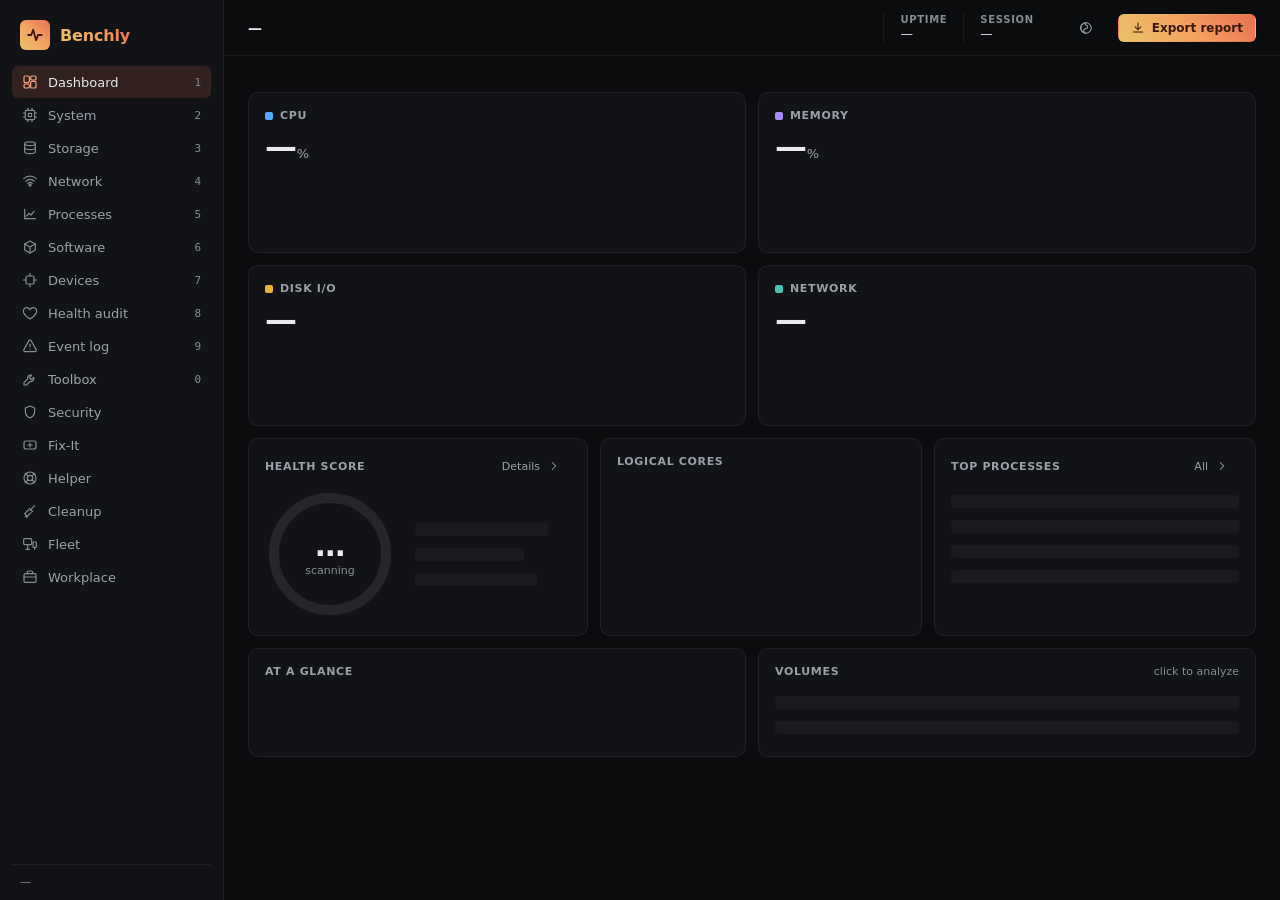
==== ui/index.html @ df7717aa "v2.9.0: Bundle J — one-stop tools, deeper diagnostics & UI sweep Tools: - File hash (filehash.py) — " ====
<!doctype html>
<html lang="en">
<head>
<meta charset="utf-8">
<meta http-equiv="Content-Security-Policy" content="default-src 'self'; script-src 'self'; style-src 'self' 'unsafe-inline'; img-src 'self' data:; font-src 'self' data:; object-src 'none'; base-uri 'none'; form-action 'none'; frame-src 'none'">
<title>Benchly</title>
<link rel="stylesheet" href="css/app.css">
<link rel="stylesheet" href="css/theme-frosted-glass.css">
</head>
<body>

<!-- icon sprite -->
<svg width="0" height="0" style="position:absolute" aria-hidden="true">
  <defs>
    <symbol id="i-refresh" viewBox="0 0 24 24"><path d="M20 12a8 8 0 1 1-2.34-5.66M20 4v4h-4"/></symbol>
    <symbol id="i-pause" viewBox="0 0 24 24"><path d="M9 5v14M15 5v14"/></symbol>
    <symbol id="i-play" viewBox="0 0 24 24"><path d="M7 5l12 7-12 7V5z"/></symbol>
    <symbol id="i-x" viewBox="0 0 24 24"><path d="M6 6l12 12M18 6L6 18"/></symbol>
    <symbol id="i-folder" viewBox="0 0 24 24"><path d="M3 7a2 2 0 0 1 2-2h4l2 2.5h8a2 2 0 0 1 2 2V17a2 2 0 0 1-2 2H5a2 2 0 0 1-2-2V7z"/></symbol>
    <symbol id="i-file" viewBox="0 0 24 24"><path d="M6 3h8l4 4v14H6V3zM14 3v4h4"/></symbol>
    <symbol id="i-shield" viewBox="0 0 24 24"><path d="M12 3l7 3v5c0 4.5-3 8.5-7 10-4-1.5-7-5.5-7-10V6l7-3z"/></symbol>
    <symbol id="i-chev" viewBox="0 0 24 24"><path d="M9 6l6 6-6 6"/></symbol>
    <symbol id="i-copy" viewBox="0 0 24 24"><rect x="9" y="9" width="11" height="11" rx="2"/><path d="M5 15V5a1 1 0 0 1 1-1h9"/></symbol>
    <symbol id="i-check" viewBox="0 0 24 24"><path d="M4 12.5l5 5L20 6.5"/></symbol>
    <symbol id="i-bang" viewBox="0 0 24 24"><path d="M12 7v6M12 16.8v.4"/></symbol>
    <symbol id="i-q" viewBox="0 0 24 24"><path d="M9 9a3 3 0 1 1 4.6 2.5c-1 .7-1.6 1.2-1.6 2.5M12 17.5v.4"/></symbol>
    <symbol id="i-download" viewBox="0 0 24 24"><path d="M12 3v12M7 10l5 5 5-5M4 19h16"/></symbol>
    <symbol id="i-inbox" viewBox="0 0 24 24"><path d="M4 13l3-8h10l3 8v6H4v-6zM4 13h5l1.5 2.5h3L15 13h5"/></symbol>
    <symbol id="i-open" viewBox="0 0 24 24"><path d="M14 4h6v6M20 4l-9 9M10 5H5a1 1 0 0 0-1 1v13a1 1 0 0 0 1 1h13a1 1 0 0 0 1-1v-5"/></symbol>
    <symbol id="i-drive" viewBox="0 0 24 24"><rect x="3" y="7" width="18" height="10" rx="2"/><circle cx="16.5" cy="12" r="1"/><path d="M6.5 12h5"/></symbol>
    <symbol id="i-wrench" viewBox="0 0 24 24"><path d="M14.5 6.5a4.5 4.5 0 0 0-6.1 5.3L3 17.2V21h3.8l5.4-5.4a4.5 4.5 0 0 0 5.3-6.1L14 13l-3-3 3.5-3.5z"/></symbol>
    <symbol id="i-printer" viewBox="0 0 24 24"><path d="M7 8V3h10v5"/><rect x="4" y="8" width="16" height="8" rx="2"/><path d="M7 13h10v8H7v-8z"/></symbol>
    <symbol id="i-zap" viewBox="0 0 24 24"><path d="M13 2L4.5 13.5h6L11 22l8.5-11.5h-6L13 2z"/></symbol>
    <symbol id="i-layers" viewBox="0 0 24 24"><path d="M12 3l9 5-9 5-9-5 9-5z"/><path d="M3 13l9 5 9-5"/></symbol>
    <symbol id="i-cpu2" viewBox="0 0 24 24"><rect x="6" y="6" width="12" height="12" rx="2"/><path d="M12 2v4M12 18v4M2 12h4M18 12h4"/></symbol>
    <symbol id="i-fleet" viewBox="0 0 24 24"><rect x="2.5" y="4" width="12" height="9" rx="1.5"/><path d="M6 20h5M8.5 13v7"/><rect x="16.5" y="9" width="5" height="8" rx="1"/><path d="M19 20v-3"/></symbol>
    <symbol id="i-theme" viewBox="0 0 24 24"><circle cx="12" cy="12" r="9"/><path d="M12 3a9 9 0 0 0 0 18 4 4 0 0 1 0-8 3 3 0 0 0 0-6 2.5 2.5 0 0 1 0-4z"/></symbol>
    <symbol id="i-broom" viewBox="0 0 24 24"><path d="M19 4l-7 7M11 8l5 5M9.5 10.5L4 16l4 4 5.5-5.5M5 20l3-1M7 22l1-3"/></symbol>
    <symbol id="i-aid" viewBox="0 0 24 24"><rect x="3" y="6" width="18" height="12" rx="3"/><path d="M12 9v6M9 12h6"/></symbol>
    <symbol id="i-usb" viewBox="0 0 24 24"><circle cx="12" cy="20" r="1.5"/><path d="M12 18.5V4M12 4l-2.5 3.5M12 4l2.5 3.5M12 11l3-2.5V11M12 14l-3-2v-1.5"/></symbol>
    <symbol id="i-history" viewBox="0 0 24 24"><path d="M3 12a9 9 0 1 0 3-6.7M3 4v3.5h3.5M12 8v4.5l3 1.5"/></symbol>
    <symbol id="i-bug" viewBox="0 0 24 24"><rect x="8" y="7" width="8" height="12" rx="4"/><path d="M8 11H4M8 15H4M16 11h4M16 15h4M9 7l-1.5-2M15 7l1.5-2M12 19v2"/></symbol>
  </defs>
</svg>

<div id="app">

  <!-- ======== sidebar ======== -->
  <aside id="sidebar">
    <div class="brand">
      <div class="logo">
        <svg viewBox="0 0 24 24" fill="none" stroke="#0a1f1b" stroke-width="2.4" stroke-linecap="round" stroke-linejoin="round">
          <path d="M3 12h4l2.5-7 4 14 2.5-7h5"/>
        </svg>
      </div>
      <h1>Benchly</h1>
    </div>

    <nav id="nav">
      <button class="nav-item active" data-page="dashboard">
        <svg class="ic" viewBox="0 0 24 24"><rect x="3" y="3" width="8" height="10" rx="2"/><rect x="13" y="3" width="8" height="6" rx="2"/><rect x="13" y="11" width="8" height="10" rx="2"/><rect x="3" y="15" width="8" height="6" rx="2"/></svg>
        Dashboard <span class="key">1</span>
      </button>
      <button class="nav-item" data-page="system">
        <svg class="ic" viewBox="0 0 24 24"><rect x="5" y="5" width="14" height="14" rx="2"/><rect x="9.5" y="9.5" width="5" height="5" rx="1"/><path d="M9 2v3M15 2v3M9 19v3M15 19v3M2 9h3M2 15h3M19 9h3M19 15h3"/></svg>
        System <span class="key">2</span>
      </button>
      <button class="nav-item" data-page="storage">
        <svg class="ic" viewBox="0 0 24 24"><ellipse cx="12" cy="5.5" rx="8" ry="2.8"/><path d="M4 5.5v6c0 1.5 3.6 2.8 8 2.8s8-1.3 8-2.8v-6"/><path d="M4 11.5v6c0 1.5 3.6 2.8 8 2.8s8-1.3 8-2.8v-6"/></svg>
        Storage <span class="key">3</span>
      </button>
      <button class="nav-item" data-page="network">
        <svg class="ic" viewBox="0 0 24 24"><circle cx="12" cy="18" r="1.6"/><path d="M5.5 12.2a9 9 0 0 1 13 0M2.5 8.5a14 14 0 0 1 19 0M8.6 15.4a4.5 4.5 0 0 1 6.8 0"/></svg>
        Network <span class="key">4</span>
      </button>
      <button class="nav-item" data-page="processes">
        <svg class="ic" viewBox="0 0 24 24"><path d="M4 19V5M4 19h16"/><path d="M7 15l3.5-4 3 2.5L18 8"/></svg>
        Processes <span class="key">5</span>
      </button>
      <button class="nav-item" data-page="software">
        <svg class="ic" viewBox="0 0 24 24"><path d="M12 3l8 4.5v9L12 21l-8-4.5v-9L12 3z"/><path d="M12 12l8-4.5M12 12v9M12 12L4 7.5"/></svg>
        Software <span class="key">6</span>
      </button>
      <button class="nav-item" data-page="devices">
        <svg class="ic" viewBox="0 0 24 24"><use href="#i-cpu2"/></svg>
        Devices <span class="key">7</span>
      </button>
      <button class="nav-item" data-page="health">
        <svg class="ic" viewBox="0 0 24 24"><path d="M12 21s-7.5-4.6-9.5-9.4C1 7.5 3.5 4 7 4c2.2 0 3.8 1.2 5 3 1.2-1.8 2.8-3 5-3 3.5 0 6 3.5 4.5 7.6C19.5 16.4 12 21 12 21z"/></svg>
        Health audit <span class="key">8</span>
      </button>
      <button class="nav-item" data-page="events">
        <svg class="ic" viewBox="0 0 24 24"><path d="M12 9v4M12 16.5v.5"/><path d="M10.3 4.2L2.8 17.5A2 2 0 0 0 4.5 20.5h15a2 2 0 0 0 1.7-3L13.7 4.2a2 2 0 0 0-3.4 0z"/></svg>
        Event log <span class="key">9</span>
      </button>
      <button class="nav-item" data-page="toolbox">
        <svg class="ic" viewBox="0 0 24 24"><use href="#i-wrench"/></svg>
        Toolbox <span class="key">0</span>
      </button>
      <button class="nav-item" data-page="security">
        <svg class="ic" viewBox="0 0 24 24"><use href="#i-shield"/></svg>
        Security
      </button>
      <button class="nav-item" data-page="fixit">
        <svg class="ic" viewBox="0 0 24 24"><use href="#i-aid"/></svg>
        Fix-It
      </button>
      <button class="nav-item" data-page="helper">
        <svg class="ic" viewBox="0 0 24 24"><circle cx="12" cy="12" r="9"/><circle cx="12" cy="12" r="4"/><path d="M4.9 4.9l4.2 4.2M14.9 14.9l4.2 4.2M14.9 9.1l4.2-4.2M9.1 14.9l-4.2 4.2"/></svg>
        Helper
      </button>
      <button class="nav-item" data-page="cleanup">
        <svg class="ic" viewBox="0 0 24 24"><use href="#i-broom"/></svg>
        Cleanup
      </button>
      <button class="nav-item" data-page="fleet">
        <svg class="ic" viewBox="0 0 24 24"><use href="#i-fleet"/></svg>
        Fleet
      </button>
      <button class="nav-item" data-page="workplace">
        <svg class="ic" viewBox="0 0 24 24"><rect x="3" y="7" width="18" height="13" rx="2"/><path d="M8 7V5a2 2 0 0 1 2-2h4a2 2 0 0 1 2 2v2"/><path d="M3 12h18"/></svg>
        Workplace
      </button>
    </nav>

    <div class="side-foot">
      <span id="appVersion">—</span>
      <span id="footClock"></span>
    </div>
  </aside>

  <!-- ======== main ======== -->
  <div id="main">
    <header id="topbar">
      <div>
        <div class="host" id="tbHost">—</div>
        <div class="sub" id="tbSub"></div>
      </div>
      <div class="spacer"></div>
      <div class="tb-meta">
        <div class="meta-item" id="tbBattery" style="display:none">
          <span class="m-l">Battery</span><span class="m-v" id="tbBatteryVal"></span>
        </div>
        <div class="meta-item" title="Time since last boot">
          <span class="m-l">Uptime</span><span class="m-v" id="tbUptimeVal">—</span>
        </div>
        <div class="meta-item" title="Process privilege level">
          <span class="m-l">Session</span><span class="m-v" id="tbPriv">—</span>
        </div>
      </div>
      <button class="btn ghost" id="btnTheme" title="Switch appearance">
        <svg class="ic"><use href="#i-theme"/></svg>
      </button>
      <button class="btn ghost" id="btnElevate" style="display:none" title="Relaunch elevated to unlock SMART, BitLocker, TPM and Secure Boot checks">
        <svg class="ic"><use href="#i-shield"/></svg>Run as admin
      </button>
      <button class="btn primary" id="btnReport" title="Save a standalone HTML + PDF health report">
        <svg class="ic"><use href="#i-download"/></svg>Export report
      </button>
    </header>

    <div id="content">

      <!-- ==================== DASHBOARD ==================== -->
      <section class="page active" id="page-dashboard">
        <div id="vitals"></div>

        <div class="grid cols-4">
          <div class="card stat">
            <div class="label"><span class="swatch" style="background:var(--cpu)"></span>CPU</div>
            <div class="value" id="stCpu">—<small>%</small></div>
            <div class="meta" id="stCpuMeta">&nbsp;</div>
            <canvas id="chCpu"></canvas>
          </div>
          <div class="card stat">
            <div class="label"><span class="swatch" style="background:var(--ram)"></span>Memory</div>
            <div class="value" id="stRam">—<small>%</small></div>
            <div class="meta" id="stRamMeta">&nbsp;</div>
            <canvas id="chRam"></canvas>
          </div>
          <div class="card stat">
            <div class="label"><span class="swatch" style="background:var(--dsk)"></span>Disk I/O</div>
            <div class="value" id="stDisk">—</div>
            <div class="meta" id="stDiskMeta">&nbsp;</div>
            <canvas id="chDisk"></canvas>
          </div>
          <div class="card stat">
            <div class="label"><span class="swatch" style="background:var(--net)"></span>Network</div>
            <div class="value" id="stNet">—</div>
            <div class="meta" id="stNetMeta">&nbsp;</div>
            <canvas id="chNet"></canvas>
          </div>
        </div>

        <div class="grid dash-mid mt">
          <div class="card">
            <h3>Health score <span class="right"><button class="btn ghost small" id="dashAuditLink">Details<svg class="ic sm"><use href="#i-chev"/></svg></button></span></h3>
            <div class="ring-wrap">
              <div class="ring" id="dashRing">
                <svg width="130" height="130" viewBox="0 0 130 130">
                  <circle class="track" cx="65" cy="65" r="56" fill="none" stroke-width="10"/>
                  <circle class="arc" cx="65" cy="65" r="56" fill="none" stroke-width="10" stroke-linecap="round" stroke-dasharray="352" stroke-dashoffset="352"/>
                </svg>
                <div class="center"><div><div class="num">…</div><div class="cap">scanning</div></div></div>
              </div>
              <div id="dashHealthSummary" class="skel-block" style="flex:1">
                <div class="skel" style="width:85%"></div><div class="skel" style="width:70%"></div><div class="skel" style="width:78%"></div>
              </div>
            </div>
          </div>
          <div class="card">
            <h3>Logical cores <span class="right muted" id="coreCount"></span></h3>
            <div id="coreGrid"></div>
          </div>
          <div class="card">
            <h3>Top processes <span class="right"><button class="btn ghost small" id="dashProcLink">All<svg class="ic sm"><use href="#i-chev"/></svg></button></span></h3>
            <div id="dashTopProcs" class="skel-block">
              <div class="skel"></div><div class="skel"></div><div class="skel"></div><div class="skel"></div>
            </div>
          </div>
        </div>

        <div class="grid cols-2 mt">
          <div class="card">
            <h3>At a glance</h3>
            <dl class="kv" id="dashGlance"></dl>
          </div>
          <div class="card">
            <h3>Volumes <span class="right muted">click to analyze</span></h3>
            <div id="dashVolumes" class="skel-block"><div class="skel"></div><div class="skel"></div></div>
          </div>
        </div>
      </section>

      <!-- ==================== SYSTEM ==================== -->
      <section class="page" id="page-system">
        <div class="page-head">
          <div><h2>System</h2><div class="desc">Hardware, firmware and OS inventory</div></div>
          <div class="spacer"></div>
          <button class="btn" id="btnSysRefresh"><svg class="ic"><use href="#i-refresh"/></svg>Refresh</button>
        </div>
        <div class="card" style="margin-bottom:12px">
          <h3>Live sensors <span class="right muted" id="sensorsNote"></span></h3>
          <div id="sensorsBody"><div class="skel-block"><div class="skel" style="width:60%"></div></div></div>
        </div>
        <div class="card" id="batteryCard" style="margin-bottom:12px; display:none">
          <h3>Battery health trend <span class="right muted" id="batteryNote"></span></h3>
          <div id="batteryBody"></div>
        </div>
        <div class="grid cols-2" style="margin-bottom:12px">
          <div class="card">
            <h3>GPU stability &amp; throttle <span class="right"><button class="btn small" id="btnGpuForensics">Check</button></span></h3>
            <p class="muted" style="font-size:12px; margin-bottom:8px">Live clocks, throttle reasons, and a 30-day history of GPU driver resets (TDRs) — "is my overclock stable?"</p>
            <div id="gpuForensicsBody"></div>
          </div>
          <div class="card">
            <h3>Display refresh <span class="right"><button class="btn small" id="btnDisplayLinks">Check</button></span></h3>
            <p class="muted" style="font-size:12px; margin-bottom:8px">Catches a monitor left below its best refresh rate (the classic "144 Hz panel stuck at 60").</p>
            <div id="displayLinksBody"></div>
          </div>
        </div>
        <div class="card" style="margin-bottom:12px">
          <h3>Virtualization (WSL / Hyper-V / Docker) <span class="right"><button class="btn small" id="btnVirt">Check</button></span></h3>
          <p class="muted" style="font-size:12px; margin-bottom:8px">WSL distros and memory cap, ballooning virtual disks, Hyper-V switches, and whether VT-x is on.</p>
          <div id="virtBody"></div>
        </div>
        <div id="systemBody"><div class="card"><div class="skel-block"><div class="skel"></div><div class="skel" style="width:80%"></div><div class="skel" style="width:60%"></div></div></div></div>

        <div class="card" style="margin-top:12px">
          <h3>Battery &amp; power efficiency <span class="right">
            <button class="btn small" id="btnBatteryReport">Battery</button>
            <button class="btn small ghost" id="btnEnergyReport" title="Runs a ~30s power trace">Energy trace</button></span></h3>
          <p class="muted" style="font-size:12.5px; line-height:1.5; margin-bottom:8px">
            Battery wear and cycle count, and a short powercfg trace that names what's hurting power efficiency
            (selective-suspend off, devices blocking sleep, thirsty drivers).
          </p>
          <div id="powerReportBody"><div class="muted" style="font-size:12.5px">Battery = wear &amp; cycles (laptops). Energy trace needs admin and runs ~30 seconds.</div></div>
        </div>

        <div class="card" style="margin-top:12px">
          <h3>Environment &amp; PATH <span class="right"><button class="btn small" id="btnEnvAudit">Check</button></span></h3>
          <p class="muted" style="font-size:12.5px; line-height:1.5; margin-bottom:8px">
            A broken or bloated PATH is a baffling source of "command not found / wrong version runs". This checks
            every entry for missing folders, duplicates and quoting issues.
          </p>
          <div id="envBody"><div class="muted" style="font-size:12.5px">Press Check to audit the Machine and User PATH.</div></div>
        </div>

        <div class="card" style="margin-top:12px">
          <h3>Installed runtimes <span class="right"><button class="btn small" id="btnRuntimes">Check</button></span></h3>
          <p class="muted" style="font-size:12.5px; line-height:1.5; margin-bottom:8px">
            The .NET, Visual C++ and DirectX runtimes a program quietly needs — the "app won't start, missing
            runtime" diagnosis in one place.
          </p>
          <div id="runtimesBody"><div class="muted" style="font-size:12.5px">Press Check to list the installed runtimes.</div></div>
        </div>
      </section>

      <!-- ==================== STORAGE ==================== -->
      <section class="page" id="page-storage">
        <div class="page-head">
          <div><h2>Storage</h2><div class="desc">Physical disks, SMART health, volumes and space analysis</div></div>
          <div class="spacer"></div>
          <button class="btn" id="btnStorRefresh"><svg class="ic"><use href="#i-refresh"/></svg>Refresh</button>
        </div>
        <div class="card" style="margin-bottom:12px">
          <h3>Drive health forecast <span class="right"><button class="btn small" id="btnSmartPredict">Check</button></span></h3>
          <p class="muted" style="font-size:12px; margin-bottom:8px">Goes beyond the SMART snapshot — trends the scary numbers (wear, growing read/write errors) over time and scores each drive's risk. Trends build up the more you check. SSD wear needs admin.</p>
          <div id="smartPredictBody"></div>
        </div>
        <div id="storageBody"><div class="card"><div class="skel-block"><div class="skel"></div><div class="skel" style="width:75%"></div></div></div></div>

        <div class="card mt">
          <h3>Space analyzer <span class="right muted" id="anStatus"></span></h3>
          <div class="row wrap">
            <div class="drive-chips" id="anDrives"></div>
            <input class="input" id="anPath" placeholder="C:\" style="flex:1; min-width:220px" spellcheck="false">
            <button class="btn primary" id="btnAnalyze">Analyze</button>
          </div>
          <div class="crumbs mt" id="anCrumbs"></div>
          <div id="anResult" class="mt"></div>
        </div>

        <div class="card" style="margin-top:12px">
          <h3>Advanced storage health <span class="right"><button class="btn small" id="btnStorageDeep">Check</button></span></h3>
          <p class="muted" style="font-size:12.5px; line-height:1.5; margin-bottom:8px">
            Beyond SMART: is TRIM running on the SSDs, any Storage Spaces pool health, the drives' reliability
            counters, and how much space System Restore's shadow copies are using.
          </p>
          <div id="storageDeepBody"><div class="muted" style="font-size:12.5px">Press Check for TRIM, Storage Spaces, reliability counters and shadow-copy usage.</div></div>
        </div>
      </section>

      <!-- ==================== NETWORK ==================== -->
      <section class="page" id="page-network">
        <div class="page-head">
          <div><h2>Network</h2><div class="desc">Adapters, Wi-Fi and diagnostic tools</div></div>
          <div class="spacer"></div>
          <button class="btn" id="btnPublicIp">Show public IP</button>
          <button class="btn" id="btnNetRefresh"><svg class="ic"><use href="#i-refresh"/></svg>Refresh</button>
        </div>
        <div id="netAdapters" class="grid cols-2"><div class="card"><div class="skel-block"><div class="skel"></div><div class="skel" style="width:70%"></div></div></div></div>

        <div class="card mt">
          <h3>Bufferbloat test <span class="right"><button class="btn small" id="btnBufferbloat">Run (≈10s)</button></span></h3>
          <div class="desc" style="margin:-2px 0 10px">Measures latency while idle, then while the connection is saturated. A low ping that balloons under load (bufferbloat) is why calls stutter when someone's downloading.</div>
          <div id="bufferbloatBody"><span class="muted" style="font-size:12.5px">Briefly maxes your connection to measure latency under load.</span></div>
        </div>

        <div class="card mt">
          <h3>Domain &amp; website lookup</h3>
          <div class="desc" style="margin:-2px 0 10px">Registration (WHOIS/RDAP), DNS, hosting, TLS certificate and reputation — to help you judge whether a domain is trustworthy before you trust it.</div>
          <div class="row wrap">
            <input class="input" id="domHost" placeholder="example.com  or  https://site.com/page" style="flex:1; min-width:260px" spellcheck="false" autocomplete="off">
            <button class="btn primary" id="btnDomLookup">Look up</button>
            <span class="muted" id="domStatus"></span>
          </div>
          <div id="domResult" class="mt"></div>
          <p class="muted" style="font-size:11.5px; margin-top:10px">Only the domain name leaves this PC (to rdap.org, and to VirusTotal if a key is set), plus a TLS handshake to the host. No browsing data is sent.</p>
        </div>

        <div class="card mt">
          <h3>URL / redirect unmasker</h3>
          <div class="desc" style="margin:-2px 0 10px">Expand a shortened link and reveal where it really ends up — every hop in the redirect chain — without opening it.</div>
          <div class="row wrap">
            <input class="input" id="urlInput" placeholder="https://bit.ly/…  or any link" style="flex:1; min-width:260px" spellcheck="false" autocomplete="off">
            <button class="btn primary" id="btnUrlUnmask">Trace</button>
            <span class="muted" id="urlStatus"></span>
          </div>
          <div id="urlResult" class="mt"></div>
          <p class="muted" style="font-size:11.5px; margin-top:10px">Benchly only requests the URLs — it never runs page scripts. Note: visiting a link can tip off the sender (tracking pixels) or consume a one-time link.</p>
        </div>

        <div class="card mt">
          <h3>Wi-Fi analyzer <span class="right"><button class="btn small" id="btnWifiScan">Scan</button></span></h3>
          <div class="desc" style="margin:-2px 0 10px">Nearby networks, signal strength, band and 2.4 GHz channel congestion.</div>
          <div id="wifiBody"><div class="muted" style="font-size:12.5px">Press Scan to list nearby Wi-Fi networks.</div></div>
        </div>

        <div class="card mt">
          <h3>LAN toolkit</h3>
          <div class="tabs" id="lanTabs">
            <button class="tab active" data-lan="scan">Subnet scan</button>
            <button class="tab" data-lan="wol">Wake-on-LAN</button>
            <button class="tab" data-lan="dhcp">DHCP &amp; DNS</button>
          </div>

          <div id="lanTabScan">
            <div class="row wrap">
              <div class="drive-chips" id="scanSubnets"></div>
              <input class="input" id="scanNetwork" placeholder="Subnet, e.g. 192.168.1.0/24" style="flex:1; min-width:220px" spellcheck="false">
              <button class="btn primary" id="btnScanStart">Scan</button>
              <span class="muted" id="scanStatus"></span>
            </div>
            <div class="bar mt" id="scanBar" style="display:none"><div class="fill" id="scanBarFill" style="width:0%"></div></div>
            <div id="scanResult" class="mt"></div>
          </div>

          <div id="lanTabWol" style="display:none">
            <div class="row wrap" style="margin-bottom:10px">
              <input class="input" id="wolName" placeholder="Name (e.g. Reception PC)" style="width:200px" spellcheck="false">
              <input class="input" id="wolMac" placeholder="MAC — AA:BB:CC:DD:EE:FF" style="width:220px" spellcheck="false">
              <button class="btn" id="btnWolAdd">Save machine</button>
              <span class="muted" style="font-size:11.5px">Magic packets broadcast on UDP 9 and 7 — the target needs WoL enabled in firmware and NIC.</span>
            </div>
            <div id="wolList"></div>
          </div>

          <div id="lanTabDhcp" style="display:none">
            <div class="row" style="margin-bottom:10px">
              <button class="btn primary" id="btnDhcpCheck">Check DHCP &amp; DNS health</button>
              <span class="muted" id="dhcpStatus"></span>
            </div>
            <div id="dhcpResult"></div>
          </div>
        </div>

        <div class="card mt">
          <h3>Diagnostic tools</h3>
          <div class="tabs" id="netTabs">
            <button class="tab active" data-tool="ping">Ping</button>
            <button class="tab" data-tool="trace">Traceroute</button>
            <button class="tab" data-tool="dns">DNS lookup</button>
            <button class="tab" data-tool="port">Port test</button>
            <button class="tab" data-tool="conns">Connections</button>
            <button class="tab" data-tool="speed">Speed test</button>
          </div>
          <div class="row wrap">
            <div class="drive-chips" id="netTargets"></div>
            <input class="input" id="netHost" placeholder="Hostname or IP" style="flex:1; min-width:220px" spellcheck="false">
            <input class="input" id="netPort" placeholder="Port" style="width:80px; display:none">
            <button class="btn primary" id="btnNetRun">Run</button>
            <button class="btn" id="btnPortProfile" style="display:none" title="TCP-connect scan of 25 common service ports">Profile scan</button>
            <button class="btn" id="btnFlushDns" title="ipconfig /flushdns">Flush DNS</button>
            <button class="btn ghost" id="btnNetCopy" title="Copy session log" aria-label="Copy session log"><svg class="ic"><use href="#i-copy"/></svg></button>
            <button class="btn ghost" id="btnNetClear" title="Clear session log" aria-label="Clear session log"><svg class="ic"><use href="#i-x"/></svg></button>
          </div>
          <div class="console mt" id="netConsole"><span class="console-empty">Enter a target and press Run. The session log accumulates here.</span></div>
        </div>

        <div class="card" id="sharingCard" style="margin-top:12px">
          <h3>Sharing &amp; firewall <span class="right"><button class="btn small" id="btnSharing">Check</button></span></h3>
          <p class="muted" style="font-size:12.5px; line-height:1.5; margin-bottom:10px">
            The network-profile, firewall and saved-credential stuff behind the silent "can't see the printer /
            keeps asking me to sign in" problems.
          </p>
          <div class="tabs" id="shTabs">
            <button class="tab active" data-sh="profile">Network profile</button>
            <button class="tab" data-sh="firewall">Firewall</button>
            <button class="tab" data-sh="creds">Drives &amp; credentials</button>
            <button class="tab" data-sh="dns">DNS &amp; Winsock</button>
          </div>
          <div id="shProfile"><div class="muted" style="font-size:12.5px">Press Check to read the network profile (Public/Private).</div></div>
          <div id="shFirewall" style="display:none"></div>
          <div id="shCreds" style="display:none"></div>
          <div id="shDns" style="display:none"></div>
        </div>
      </section>

      <!-- ==================== PROCESSES ==================== -->
      <section class="page" id="page-processes">
        <div class="page-head">
          <div><h2>Processes</h2><div class="desc">Hover a row to end a task · click a column to sort</div></div>
          <div class="spacer"></div>
          <input class="input search" id="procSearch" placeholder="Filter by name, user or PID" spellcheck="false">
          <button class="btn" id="btnProcPause"><svg class="ic"><use href="#i-pause"/></svg><span>Pause</span></button>
        </div>
        <div class="table-wrap">
          <table>
            <thead><tr>
              <th class="sortable" data-k="name">Process<span class="arr"></span></th>
              <th class="sortable num" data-k="pid">PID<span class="arr"></span></th>
              <th class="sortable" data-k="user">User<span class="arr"></span></th>
              <th class="sortable num" data-k="cpu">CPU %<span class="arr"></span></th>
              <th class="sortable num" data-k="mem">Memory<span class="arr"></span></th>
              <th class="sortable" data-k="status">Status<span class="arr"></span></th>
              <th></th>
            </tr></thead>
            <tbody id="procBody"><tr><td colspan="7"><div class="skel"></div></td></tr></tbody>
          </table>
        </div>
      </section>

      <!-- ==================== SOFTWARE ==================== -->
      <section class="page" id="page-software">
        <div class="page-head">
          <div><h2>Software</h2><div class="desc">Installed applications, startup entries, services and hotfixes</div></div>
          <div class="spacer"></div>
          <input class="input search" id="swSearch" placeholder="Filter" spellcheck="false">
        </div>
        <div class="tabs" id="swTabs">
          <button class="tab active" data-sw="installed">Installed <span class="count" id="cntInstalled"></span></button>
          <button class="tab" data-sw="startup">Startup <span class="count" id="cntStartup"></span></button>
          <button class="tab" data-sw="services">Services <span class="count" id="cntServices"></span></button>
          <button class="tab" data-sw="hotfixes">Hotfixes <span class="count" id="cntHotfixes"></span></button>
          <button class="tab" data-sw="tasks">Scheduled tasks <span class="count" id="cntTasks"></span></button>
          <button class="tab" data-sw="extensions">Browser extensions <span class="count" id="cntExtensions"></span></button>
          <button class="tab" data-sw="updates">Pending updates <span class="count" id="cntUpdates"></span></button>
          <button class="tab" data-sw="appupdates">App updates <span class="count" id="cntAppUpdates"></span></button>
        </div>
        <div id="swBody"><div class="card"><div class="skel-block"><div class="skel"></div><div class="skel" style="width:80%"></div></div></div></div>
      </section>

      <!-- ==================== HEALTH ==================== -->
      <section class="page" id="page-health">
        <div class="page-head">
          <div><h2>Health audit</h2><div class="desc">Weighted checks across security, maintenance and resources</div></div>
          <div class="spacer"></div>
          <button class="btn" id="btnHealthRefresh"><svg class="ic"><use href="#i-refresh"/></svg>Refresh</button>
        </div>
        <div class="grid" style="grid-template-columns: 320px 1fr;">
          <div>
            <div class="card">
              <h3>Score</h3>
              <div class="ring-wrap col">
                <div class="ring" id="healthRing">
                  <svg width="130" height="130" viewBox="0 0 130 130">
                    <circle class="track" cx="65" cy="65" r="56" fill="none" stroke-width="10"/>
                    <circle class="arc" cx="65" cy="65" r="56" fill="none" stroke-width="10" stroke-linecap="round" stroke-dasharray="352" stroke-dashoffset="352"/>
                  </svg>
                  <div class="center"><div><div class="num">…</div><div class="cap">scanning</div></div></div>
                </div>
                <div class="muted" id="healthMeta" style="font-size:12px"></div>
              </div>
            </div>
            <div class="card mt">
              <h3>Scoring</h3>
              <p class="muted" style="font-size:12px; line-height:1.6">
                Each check carries a weight. A pass earns full weight, a warning earns half,
                a failure earns none. Checks that can't run are excluded rather than penalised.
              </p>
            </div>
          </div>
          <div id="healthChecks"><div class="card"><div class="skel-block"><div class="skel"></div><div class="skel" style="width:85%"></div><div class="skel" style="width:70%"></div></div></div></div>
        </div>
      </section>

      <!-- ==================== EVENTS ==================== -->
      <section class="page" id="page-events">
        <div class="page-head">
          <div><h2>Event log</h2><div class="desc">Errors, warnings and crash history</div></div>
          <div class="spacer"></div>
          <select class="input" id="evDays">
            <option value="1">Last 24 hours</option>
            <option value="3">Last 3 days</option>
            <option value="7" selected>Last 7 days</option>
            <option value="14">Last 14 days</option>
          </select>
          <button class="btn" id="btnEvRefresh"><svg class="ic"><use href="#i-refresh"/></svg>Refresh</button>
        </div>
        <div class="tabs" id="evTabs">
          <button class="tab active" data-ev="summary">Triage summary</button>
          <button class="tab" data-ev="log">Raw log</button>
          <button class="tab" data-ev="crashes">Crashes &amp; BSODs</button>
          <button class="tab" data-ev="timeline">Reliability timeline</button>
          <button class="tab" data-ev="boot">Boot time</button>
        </div>
        <div id="evTabBoot" style="display:none">
          <div id="bootBody"><div class="card"><div class="skel-block"><div class="skel"></div><div class="skel" style="width:70%"></div></div></div></div>
        </div>
        <div id="evTabTimeline" style="display:none">
          <div id="timelineBody"><div class="card"><div class="skel-block"><div class="skel"></div><div class="skel" style="width:75%"></div></div></div></div>
        </div>
        <div id="evTabSummary">
          <div id="evSummaryBody"><div class="card"><div class="skel-block"><div class="skel"></div><div class="skel" style="width:80%"></div></div></div></div>
        </div>
        <div id="evTabLog" style="display:none">
          <div class="row" style="margin-bottom:12px">
            <div class="seg" id="evFilters">
              <button class="on" data-lv="critical">Critical <span class="n crit" id="evcCrit">0</span></button>
              <button class="on" data-lv="error">Errors <span class="n crit" id="evcErr">0</span></button>
              <button class="on" data-lv="warning">Warnings <span class="n warn" id="evcWarn">0</span></button>
            </div>
          </div>
          <div class="table-wrap">
            <table>
              <thead><tr><th>Time</th><th>Level</th><th>Log</th><th>Source</th><th class="num">ID</th><th>Message</th></tr></thead>
              <tbody id="evBody"><tr><td colspan="6"><div class="skel"></div></td></tr></tbody>
            </table>
          </div>
        </div>
        <div id="evTabCrashes" style="display:none">
          <div id="crashBody"><div class="card"><div class="skel-block"><div class="skel"></div><div class="skel" style="width:75%"></div></div></div></div>
        </div>
      </section>

      <!-- ==================== DEVICES ==================== -->
      <section class="page" id="page-devices">
        <div class="page-head">
          <div><h2>Devices</h2><div class="desc">Driver problems and printer triage</div></div>
          <div class="spacer"></div>
          <button class="btn" id="btnDevRefresh"><svg class="ic"><use href="#i-refresh"/></svg>Refresh</button>
        </div>
        <div id="devBody"><div class="card"><div class="skel-block"><div class="skel"></div><div class="skel" style="width:70%"></div></div></div></div>
        <div id="prnBody" class="mt"><div class="card"><div class="skel-block"><div class="skel"></div></div></div></div>
        <div id="drvBody" class="mt"><div class="card"><div class="skel-block"><div class="skel"></div><div class="skel" style="width:65%"></div></div></div></div>
        <div id="usbBody" class="mt"></div>
        <div class="card mt">
          <h3>Audio devices <span class="right"><button class="btn small" id="btnAudioCheck">Check</button></span></h3>
          <p class="muted" style="font-size:12.5px; line-height:1.5; margin-bottom:8px">
            The "no sound / wrong output / can't pick a device" triage — playback and recording endpoints, their
            state, and whether the audio services are running.
          </p>
          <div id="audioBody"><div class="muted" style="font-size:12.5px">Press Check to list audio devices and service health.</div></div>
        </div>
      </section>

      <!-- ==================== SECURITY ==================== -->
      <section class="page" id="page-security">
        <div class="page-head">
          <div><h2>Security</h2><div class="desc">Protection, persistence triage and file reputation</div></div>
          <div class="spacer"></div>
          <button class="btn" id="btnSecRefresh"><svg class="ic"><use href="#i-refresh"/></svg>Refresh</button>
        </div>
        <div class="tabs" id="secTabs">
          <button class="tab active" data-sec="overview">Overview</button>
          <button class="tab" data-sec="autoruns">Autoruns <span class="count" id="cntAutoruns"></span></button>
          <button class="tab" data-sec="hijack">Browser hijack</button>
          <button class="tab" data-sec="remote">Remote access</button>
          <button class="tab" data-sec="certs">Root certificates <span class="count" id="cntCerts"></span></button>
          <button class="tab" data-sec="listeners">Listening ports <span class="count" id="cntListeners"></span></button>
          <button class="tab" data-sec="persist">Persistence <span class="count" id="cntPersist"></span></button>
          <button class="tab" data-sec="harden">Hardening <span class="count" id="cntHarden"></span></button>
          <button class="tab" data-sec="email">Email headers</button>
          <button class="tab" data-sec="vt">VirusTotal</button>
        </div>

        <div id="secTabOverview">
          <div class="grid cols-2">
            <div id="secAv" class="card"><div class="skel-block"><div class="skel"></div><div class="skel" style="width:70%"></div></div></div>
            <div id="secDefenses" class="card"><div class="skel-block"><div class="skel"></div><div class="skel" style="width:60%"></div></div></div>
          </div>
        </div>

        <div id="secTabAutoruns" style="display:none">
          <div class="card">
            <h3>Autostart persistence map
              <span class="right muted" style="font-size:11px">signature-checked; suspicious entries first. Click an entry to check it on VirusTotal.</span>
            </h3>
            <div id="autorunsBody"><div class="skel-block"><div class="skel"></div><div class="skel" style="width:80%"></div></div></div>
          </div>
        </div>

        <div id="secTabHijack" style="display:none">
          <div class="card">
            <h3>Browser hijack &amp; redirect scan <span class="right"><button class="btn small" id="btnHijackScan">Re-scan</button></span></h3>
            <div id="hijackBody"><div class="muted" style="font-size:12.5px">Checks hosts file, system proxy, and each browser's homepage &amp; default search engine for hijacks.</div></div>
          </div>
        </div>

        <div id="secTabRemote" style="display:none">
          <div class="card">
            <h3>Remote access &amp; recent changes <span class="right"><button class="btn small" id="btnRemoteScan">Re-scan</button></span></h3>
            <p class="muted" style="font-size:12px; line-height:1.5; margin-bottom:10px">
              After a tech-support scam, an attacker often leaves a remote-access tool and an extra admin account behind.
              Review anything here you didn't set up yourself.
            </p>
            <div id="remoteBody"></div>
          </div>
        </div>

        <div id="secTabCerts" style="display:none">
          <div class="card">
            <h3>Trusted root certificate audit <span class="right"><button class="btn small" id="btnCertScan">Re-scan</button></span></h3>
            <p class="muted" style="font-size:12px; line-height:1.5; margin-bottom:10px">
              A rogue or interception root certificate lets software silently read your HTTPS traffic. Benchly flags
              self-signed roots that aren't from a recognised public CA, plus known antivirus / proxy / adware
              interception roots. “Few certificates” is normal — Windows fetches public roots on demand.
            </p>
            <div id="certBody"></div>
          </div>
        </div>

        <div id="secTabListeners" style="display:none">
          <div class="card">
            <h3>Listening ports <span class="right"><button class="btn small" id="btnListenScan">Re-scan</button></span></h3>
            <p class="muted" style="font-size:12px; line-height:1.5; margin-bottom:10px">
              Every port this PC is accepting connections on, the process behind it, and whether that program is
              digitally signed. Unsigned listeners — especially on a network interface — are worth a second look.
            </p>
            <div id="listenBody"></div>
          </div>
        </div>

        <div id="secTabEmail" style="display:none">
          <div class="card">
            <h3>Email header analyzer <span class="right muted" style="font-size:11px">parsed locally — nothing is sent anywhere</span></h3>
            <p class="muted" style="font-size:12px; line-height:1.5; margin-bottom:10px">
              Paste the raw headers of a suspicious email (in most clients: ⋯ → “View source” / “Show original”).
              Benchly traces the delivery path, the originating IP, the SPF/DKIM/DMARC results, and the classic
              spoofing tells.
            </p>
            <textarea class="input" id="emailHeaders" spellcheck="false" placeholder="Paste full email headers here…"
              style="width:100%; min-height:120px; font-family:var(--mono); font-size:12px; resize:vertical"></textarea>
            <div class="row mt"><button class="btn primary" id="btnEmailCheck">Analyze headers</button>
              <button class="btn ghost" id="btnEmailClear">Clear</button></div>
            <div id="emailResult" class="mt"></div>
          </div>
        </div>

        <div id="secTabPersist" style="display:none">
          <div class="card">
            <h3>Persistence &amp; exclusions <span class="right"><button class="btn small" id="btnPersistScan">Scan</button></span></h3>
            <p class="muted" style="font-size:12px; line-height:1.5; margin-bottom:10px">
              The hiding spots autoruns flattens or misses — WMI event subscriptions (fileless persistence),
              services and tasks with suspicious paths, Defender exclusions, and what's executed recently
              (from Prefetch). Findings are ranked context, not verdicts — legit software trips some of these.
            </p>
            <div id="persistBody"><div class="muted" style="font-size:12.5px">Press Scan to map persistence. Some parts need Run as admin.</div></div>
          </div>
        </div>

        <div id="secTabHarden" style="display:none">
          <div class="card">
            <h3>Hardening scorecard <span class="right" id="hardenScore"></span></h3>
            <p class="muted" style="font-size:12px; line-height:1.5; margin-bottom:10px">
              High-value Windows hardening checks, each with a reversible one-click fix that documents exactly
              what it changes. Nothing is applied automatically.
            </p>
            <div id="hardenBody"><div class="muted" style="font-size:12.5px">Loading…</div></div>
          </div>
          <div class="card mt">
            <h3>Attack Surface Reduction rules</h3>
            <p class="muted" style="font-size:12px; line-height:1.5; margin-bottom:10px">
              ASR rules block common ransomware and malware behaviours. Set a rule to <b>Audit</b> first (it just
              logs what it would block), then <b>Block</b> once you're confident nothing you use is affected.
            </p>
            <div id="asrBody"></div>
          </div>
        </div>

        <div id="secTabVt" style="display:none">
          <div class="card">
            <h3>VirusTotal file check
              <span class="right muted" style="font-size:11px">only the SHA-256 hash leaves this machine — files are never uploaded</span>
            </h3>
            <div class="row wrap" style="margin-bottom:10px">
              <input class="input" id="vtKey" type="password" placeholder="VirusTotal API key (free at virustotal.com → profile → API key)" style="flex:1; min-width:300px" spellcheck="false">
              <button class="btn" id="btnVtSaveKey">Save key</button>
            </div>
            <div class="row wrap">
              <button class="btn" id="btnVtBrowse"><svg class="ic"><use href="#i-file"/></svg>Choose file</button>
              <input class="input" id="vtHash" placeholder="…or paste an MD5 / SHA-1 / SHA-256 hash" style="flex:1; min-width:280px" spellcheck="false">
              <button class="btn primary" id="btnVtCheck">Check reputation</button>
            </div>
            <div id="vtResult" class="mt"></div>
          </div>
        </div>
      </section>

      <!-- ==================== TOOLBOX ==================== -->
      <section class="page" id="page-toolbox">
        <div class="page-head">
          <div><h2>Toolbox</h2><div class="desc">Repair tools, diagnostics and configuration baseline</div></div>
          <div class="spacer"></div>
        </div>
        <div class="grid cols-2" style="margin-bottom:12px">
          <div class="card">
            <h3>Restore point — safety net <span class="right muted" id="rpStatus"></span></h3>
            <p class="muted" style="font-size:12.5px; line-height:1.5; margin-bottom:10px">
              Create a system restore point before making changes — a one-click rollback if something goes wrong.
            </p>
            <div class="row">
              <button class="btn primary" id="btnRpCreate"><svg class="ic"><use href="#i-shield"/></svg>Create restore point</button>
              <button class="btn" id="btnRpOpen">Open System Restore</button>
            </div>
            <div id="rpList" class="mt"></div>
          </div>
          <div class="card">
            <h3>Backup posture <span class="right" id="bpOverall"></span></h3>
            <p class="muted" style="font-size:12.5px; line-height:1.5; margin-bottom:10px">
              If this drive died today, what would be lost? Benchly audits backups — it doesn't make them.
            </p>
            <div id="bpBody"><button class="btn" id="btnBpCheck">Check backup posture</button></div>
          </div>
        </div>
        <div class="card" style="margin-bottom:12px">
          <h3>Pending restart <span class="right"><button class="btn small" id="btnRebootCheck">Check</button></span></h3>
          <p class="muted" style="font-size:12.5px; line-height:1.5; margin-bottom:10px">
            Windows leaves breadcrumbs when it's waiting on a restart to finish servicing — and until you reboot,
            new updates and some installers quietly fail. This reads every signal and explains it in plain English.
          </p>
          <div id="rebootBody"><div class="muted" style="font-size:12.5px">Press Check to see whether a restart is pending.</div></div>
        </div>

        <div class="card" style="margin-bottom:12px">
          <h3>Update doctor <span class="right"><button class="btn small" id="btnWuCheck">Check</button></span></h3>
          <p class="muted" style="font-size:12.5px; line-height:1.5; margin-bottom:10px">
            Why is Windows Update stuck? This shows the recent update history with the cryptic <span class="mono">0x800f…</span>
            error codes translated into plain English, plus the health of the services updates depend on. Pairs with the
            Update-cache reset below.
          </p>
          <div id="wuBody"><div class="muted" style="font-size:12.5px">Press Check to read the update history and decode any failures.</div></div>
        </div>

        <div class="grid cols-2" style="margin-bottom:12px">
          <div class="card">
            <h3>Error-code decoder</h3>
            <p class="muted" style="font-size:12.5px; line-height:1.5; margin-bottom:10px">
              Paste any Windows error or status code — <span class="mono">0x8007…</span>, an NTSTATUS, a Stop code,
              or a decimal — for plain English: what it means, the HRESULT breakdown, and update-specific advice.
            </p>
            <div class="row">
              <input class="input" id="errInput" placeholder="e.g. 0x80070005" style="flex:1" aria-label="Error or status code to decode">
              <button class="btn primary" id="btnErrDecode">Decode</button>
            </div>
            <div id="errResult" class="mt"></div>
          </div>
          <div class="card">
            <h3>User profile health <span class="right"><button class="btn small" id="btnProfChk">Check</button></span></h3>
            <p class="muted" style="font-size:12.5px; line-height:1.5; margin-bottom:10px">
              “Signed in with a temporary profile”, or a profile that won't load? Reads the ProfileList registry for
              corrupted (<span class="mono">.bak</span>) and temporary profiles. Read-only — migrating to a fresh
              account stays your call.
            </p>
            <div id="profBody"><div class="muted" style="font-size:12.5px">Press Check to scan user profiles.</div></div>
          </div>
        </div>

        <div class="card" style="margin-bottom:12px">
          <h3>What's locking this file?</h3>
          <p class="muted" style="font-size:12.5px; line-height:1.5; margin-bottom:10px">
            “Can't delete — it's open in another program.” Enter a file or folder path and Benchly lists the
            processes holding an open handle to it.
          </p>
          <div class="row">
            <input class="input" id="lockInput" placeholder="C:\path\to\file-or-folder" style="flex:1" aria-label="File or folder path to check for locking processes">
            <button class="btn primary" id="btnFindLockers">Find lockers</button>
          </div>
          <div id="lockResult" class="mt"></div>
        </div>

        <div class="grid cols-2" style="margin-bottom:12px">
          <div class="card">
            <h3>File hash</h3>
            <p class="muted" style="font-size:12.5px; line-height:1.5; margin-bottom:10px">
              MD5, SHA-1 and SHA-256 of any file — for matching an advisory, verifying a download,
              or feeding the SHA-256 to the VirusTotal check. Computed locally.
            </p>
            <div class="row">
              <button class="btn primary" id="btnHashPick"><svg class="ic"><use href="#i-file"/></svg>Pick a file</button>
              <span class="muted" id="hashName" style="font-size:12px"></span>
            </div>
            <div id="hashResult" class="mt"></div>
          </div>
          <div class="card">
            <h3>Hosts file <span class="right"><button class="btn small" id="btnHosts">View</button></span></h3>
            <p class="muted" style="font-size:12.5px; line-height:1.5; margin-bottom:10px">
              A tampered hosts file silently redirects domains (a classic hijack, or the “one site
              won't load on this PC only” cause). Shows active mappings and flags non-default ones. Read-only.
            </p>
            <div id="hostsBody"><div class="muted" style="font-size:12.5px">Press View to read the hosts file.</div></div>
          </div>
        </div>

        <div class="card" style="margin-bottom:12px">
          <h3>Performance snapshot <span class="right muted" id="snapStatus"></span></h3>
          <p class="muted" style="font-size:12.5px; line-height:1.5; margin-bottom:10px">
            “Why is it slow right now?” — samples the machine for 30 seconds and reports the top CPU, memory and
            disk offenders plus system pressure, ready to copy into a ticket.
          </p>
          <div class="row">
            <button class="btn primary" id="btnSnapStart"><svg class="ic"><use href="#i-zap"/></svg>Capture 30s snapshot</button>
            <button class="btn ghost" id="btnSnapCopy" style="display:none"><svg class="ic sm"><use href="#i-copy"/></svg>Copy</button>
          </div>
          <div class="bar mt" id="snapBar" style="display:none"><div class="fill" id="snapBarFill" style="width:0%"></div></div>
          <div id="snapResult" class="mt"></div>
        </div>

        <div class="card" style="margin-bottom:12px">
          <h3>Power, sleep &amp; wake doctor <span class="right"><button class="btn small" id="btnPowerScan">Check</button></span></h3>
          <p class="muted" style="font-size:12.5px; line-height:1.5; margin-bottom:10px">
            Why won't it sleep? What woke it at 3 AM? What's set to wake it? Plain-English answers from the
            powercfg dark arts.
          </p>
          <div id="powerBody"><div class="muted" style="font-size:12.5px">Press Check to look at sleep, wake timers and wake devices.</div></div>
        </div>

        <div class="card" style="margin-bottom:12px">
          <h3>Gremlin hunters</h3>
          <p class="muted" style="font-size:12.5px; line-height:1.5; margin-bottom:10px">
            The weird, intermittent stuff: what's hammering the disk when “nothing” is, which USB device keeps
            dropping, and a button to stamp the moment it just hiccupped.
          </p>
          <div class="tabs" id="gremTabs">
            <button class="tab active" data-grem="disk">Disk / CPU culprit</button>
            <button class="tab" data-grem="usb">USB drops</button>
            <button class="tab" data-grem="freeze">Mark the freeze</button>
          </div>
          <div id="gremDisk">
            <div class="row"><button class="btn primary" id="btnGremDisk">Find what's hammering the disk (8s)</button>
              <span class="muted" id="gremDiskStatus"></span></div>
            <div id="gremDiskResult" class="mt"></div>
          </div>
          <div id="gremUsb" style="display:none">
            <div class="row"><button class="btn primary" id="btnGremUsb">Check USB connect/disconnect history</button></div>
            <div id="gremUsbResult" class="mt"></div>
          </div>
          <div id="gremFreeze" style="display:none">
            <p class="muted" style="font-size:12px; margin:2px 0 8px">The instant something hiccups — a freeze, stutter or glitch — hit this. Benchly pulls everything the logs recorded around that moment.</p>
            <div class="row"><button class="btn primary" id="btnGremFreeze"><svg class="ic sm"><use href="#i-zap"/></svg>It just happened</button></div>
            <div id="gremFreezeResult" class="mt"></div>
          </div>
        </div>

        <div class="tool-grid" id="toolGrid"></div>
        <div class="card mt" id="repairConsoleCard" style="display:none">
          <h3><span id="repairTitle">Output</span>
            <span class="right"><button class="btn danger small" id="btnRepairCancel">Cancel</button></span>
          </h3>
          <div class="console" id="repairConsole" style="max-height:300px"></div>
        </div>
        <div class="card mt">
          <h3>Configuration baseline
            <span class="right muted" id="blStatus"></span>
          </h3>
          <p class="muted" style="font-size:12.5px; line-height:1.55; margin-bottom:12px">
            Save a snapshot of installed software, services and startup entries while the machine is
            healthy. When something breaks later, compare to see exactly what changed.
          </p>
          <div class="row">
            <button class="btn primary" id="btnBlSave"><svg class="ic"><use href="#i-layers"/></svg>Save baseline</button>
            <button class="btn" id="btnBlCompare">Compare with now</button>
          </div>
          <div id="blResult" class="mt"></div>
        </div>

        <div class="grid cols-2 mt">
          <div class="card">
            <h3>Memory diagnostic</h3>
            <p class="muted" style="font-size:12.5px; line-height:1.55; margin-bottom:12px">
              Schedules the built-in Windows Memory Diagnostic — the machine reboots into the test
              (about 10 minutes) and logs the verdict on the way back up. Past results appear below.
            </p>
            <button class="btn primary" id="btnMemDiag">Schedule memory test</button>
            <div id="memResults" class="mt"></div>
          </div>
          <div class="card">
            <h3>Ticket summary
              <span class="right"><button class="btn small" id="btnTicketCopy"><svg class="ic sm"><use href="#i-copy"/></svg>Copy</button></span>
            </h3>
            <div class="console" id="ticketText" style="max-height:260px"><span class="console-empty">Building…</span></div>
          </div>
        </div>
      </section>

      <!-- ==================== FIX-IT ==================== -->
      <section class="page" id="page-fixit">
        <div class="page-head">
          <div><h2>Fix-It</h2><div class="desc">Guided runbooks for the most common problems</div></div>
          <div class="spacer"></div>
          <button class="btn ghost" id="btnFixitBack" style="display:none">← All problems</button>
        </div>
        <div class="card" id="postScamCard" style="margin-bottom:14px">
          <h3>Recovering from a scam or remote-access incident <span class="right"><button class="btn small primary" id="btnPostScam">Run the check</button></span></h3>
          <p class="muted" style="font-size:12.5px; line-height:1.55; margin-bottom:6px">
            If you let someone control your PC, or think you were scammed, this does one guided pass — remote-access
            tools, persistence, Defender exclusions and admin accounts — then gives you a clear, ordered list of what
            to do next. It flags things to review; it never deletes anything for you.
          </p>
          <div id="postScamResult" class="mt"></div>
        </div>
        <div id="runbookList" class="grid cols-3"></div>
        <div id="runbookDetail" style="display:none"></div>
      </section>

      <!-- ==================== HELPER ==================== -->
      <section class="page" id="page-helper">
        <div class="page-head">
          <div><h2>Helper</h2><div class="desc">Friendly tools for fixing a family member's PC — and handing it off</div></div>
        </div>

        <div class="grid cols-2" style="margin-bottom:12px">
          <div class="card">
            <h3>Text my tech person <span class="right"><button class="btn small primary" id="btnHelperCard">Build summary</button></span></h3>
            <p class="muted" style="font-size:12.5px; line-height:1.5; margin-bottom:8px">
              A plain-English summary of what looks wrong, ready to copy into a text or email to whoever fixes this PC.
            </p>
            <div id="helperCardResult"></div>
          </div>
          <div class="card">
            <h3>Calm this computer down <span class="right"><button class="btn small" id="btnQuietMode">Quiet mode</button></span></h3>
            <p class="muted" style="font-size:12.5px; line-height:1.5; margin-bottom:8px">
              Silences the pop-ups, widgets, tips, lock-screen ads and web-search noise in one go. All reversible
              from Cleanup → Tweaks.
            </p>
            <div id="quietResult" class="muted" style="font-size:12px"></div>
          </div>
        </div>

        <div class="card" style="margin-bottom:12px">
          <h3>Make it normal again <span class="right"><button class="btn small" id="btnDisplayCheck">Check display</button></span></h3>
          <p class="muted" style="font-size:12.5px; line-height:1.5; margin-bottom:8px">
            “Everything's huge / tiny.” Adjust the text size instantly (and reversibly), and see if the screen
            isn't at its best resolution.
          </p>
          <div class="row wrap" style="gap:6px; margin-bottom:8px">
            <span class="muted" style="font-size:12px; align-self:center">Text size:</span>
            <button class="btn ghost small" data-textscale="100">100%</button>
            <button class="btn ghost small" data-textscale="125">125%</button>
            <button class="btn ghost small" data-textscale="150">150%</button>
            <button class="btn ghost small" data-textscale="175">175%</button>
            <button class="btn ghost small" data-textscale="200">200%</button>
            <button class="btn ghost small" id="btnOpenDisplay">Open display settings</button>
          </div>
          <div id="displayResult" class="muted" style="font-size:12px"></div>
        </div>

        <div class="grid cols-2" style="margin-bottom:12px">
          <div class="card">
            <h3>Camera &amp; microphone doctor <span class="right"><button class="btn small" id="btnAvCheck">Check</button></span></h3>
            <p class="muted" style="font-size:12.5px; line-height:1.5; margin-bottom:8px">
              “Works everywhere but Zoom.” Checks the Windows privacy permission, which app is using the device,
              and lets you allow a blocked app.
            </p>
            <div id="avResult"></div>
          </div>
          <div class="card">
            <h3>BitLocker recovery key <span class="right"><button class="btn small" id="btnBitlocker">Check</button></span></h3>
            <p class="muted" style="font-size:12.5px; line-height:1.5; margin-bottom:8px">
              If a drive is encrypted, make sure you've got the recovery key saved somewhere safe — before a repair
              ever asks for it.
            </p>
            <div id="bitlockerResult"></div>
          </div>
        </div>

        <div class="card" style="margin-bottom:12px">
          <h3>Rescue my photos &amp; documents <span class="right"><button class="btn small" id="btnRescueScan">Find files</button></span></h3>
          <p class="muted" style="font-size:12.5px; line-height:1.5; margin-bottom:8px">
            Copy the irreplaceable stuff (Desktop, Documents, Pictures) onto a drive you plug in. It only ever
            <b>copies</b> — never moves — so a failing disk is never written to.
          </p>
          <div id="rescueResult"></div>
        </div>

        <div class="card">
          <h3>Is this a scam? <span class="right muted" style="font-size:11px">paste an email or a link</span></h3>
          <p class="muted" style="font-size:12.5px; line-height:1.5; margin-bottom:8px">
            Paste a suspicious email's text/headers, or a link, and get a simple traffic-light read. Never click the
            link or call the number until you're sure.
          </p>
          <textarea class="input" id="scamInput" spellcheck="false" placeholder="Paste the email or link here…"
            style="width:100%; min-height:90px; font-size:12.5px; resize:vertical"></textarea>
          <div class="row mt"><button class="btn primary" id="btnScamCheck">Check it</button>
            <button class="btn ghost" id="btnScamClear">Clear</button></div>
          <div id="scamResult" class="mt"></div>
        </div>
      </section>

      <!-- ==================== CLEANUP ==================== -->
      <section class="page" id="page-cleanup">
        <div class="page-head">
          <div><h2>Cleanup</h2><div class="desc">Free space and trim what runs — safe and reversible</div></div>
          <div class="spacer"></div>
        </div>
        <div class="tabs" id="cleanTabs">
          <button class="tab active" data-clean="junk">Junk files</button>
          <button class="tab" data-clean="large">Large &amp; duplicate</button>
          <button class="tab" data-clean="debloat">Debloat apps</button>
          <button class="tab" data-clean="tweaks">Tweaks</button>
          <button class="tab" data-clean="repair">Repair</button>
        </div>

        <div id="cleanTabJunk">
          <div class="card">
            <h3>Reclaimable space <span class="right" id="junkTotal"></span></h3>
            <p class="muted" style="font-size:12px; margin-bottom:10px">Temp files and caches only — never your documents. Frees space; won't speed up the CPU.</p>
            <div id="junkBody"><button class="btn" id="btnJunkScan">Scan for junk</button></div>
          </div>
        </div>

        <div id="cleanTabLarge" style="display:none">
          <div class="card">
            <h3>Large &amp; duplicate files <span class="right muted" style="font-size:11px">deletions go to the Recycle Bin</span></h3>
            <div class="row wrap" style="margin-bottom:10px">
              <input class="input" id="bigPath" placeholder="Folder to scan, e.g. C:\Users\you" style="flex:1; min-width:240px" spellcheck="false">
              <button class="btn primary" id="btnBigScan">Find large files</button>
              <button class="btn" id="btnDupScan">Find duplicates</button>
              <span class="muted" id="bigStatus"></span>
            </div>
            <div id="bigResult"></div>
          </div>
        </div>

        <div id="cleanTabDebloat" style="display:none">
          <div class="card">
            <h3>Remove pre-installed apps <span class="right muted" style="font-size:11px">per-user only · re-installable from the Store</span></h3>
            <p class="muted" style="font-size:12px; margin-bottom:10px">Tip: create a restore point in the Toolbox first. Recommended-bloat is pre-ticked; review before removing.</p>
            <div id="debloatBody"><div class="skel-block"><div class="skel"></div><div class="skel" style="width:70%"></div></div></div>
          </div>
        </div>

        <div id="cleanTabTweaks" style="display:none">
          <div class="card" style="margin-bottom:12px">
            <div class="row" style="gap:10px">
              <svg class="ic" style="color:var(--accent-text)"><use href="#i-shield"/></svg>
              <span class="muted" style="font-size:12px; flex:1">Every tweak is reversible and shows exactly where it writes in Windows. Toggle on to apply; toggle off to restore the Windows default.</span>
            </div>
          </div>
          <div class="card" style="margin-bottom:12px">
            <h3>Power plan</h3>
            <div class="row wrap">
              <button class="btn" data-plan="balanced">Balanced</button>
              <button class="btn" data-plan="high">High performance</button>
              <button class="btn" data-plan="ultimate">Ultimate performance</button>
              <span class="muted" id="planStatus" style="font-size:12px"></span>
            </div>
            <p class="muted" style="font-size:11.5px; margin-top:8px">Switches the active Windows power scheme (powercfg). Ultimate is created on first use; not all machines expose it.</p>
          </div>
          <div id="tweaksBody"><div class="skel-block"><div class="skel"></div><div class="skel" style="width:70%"></div></div></div>
          <div class="row mt" id="explorerRow" style="display:none">
            <button class="btn" id="btnRestartExplorer">Restart Explorer to apply</button>
            <span class="muted" style="font-size:12px">Some interface tweaks need Explorer to restart (the taskbar will briefly disappear).</span>
          </div>
        </div>

        <div id="cleanTabRepair" style="display:none">
          <div class="card">
            <h3>Cache &amp; shell repair</h3>
            <p class="muted" style="font-size:12.5px; line-height:1.5; margin-bottom:12px">
              The “it just looks broken” fixes — blank icons, broken thumbnails, garbled fonts, a dead Start
              search. None of these touch your files; every cache rebuilds itself.
            </p>
            <div id="repairBody"></div>
            <div class="row mt" id="repairExplorerRow" style="display:none">
              <button class="btn" id="btnRepairRestartExplorer">Restart Explorer to finish</button>
              <span class="muted" style="font-size:12px">The taskbar will briefly disappear, then come back.</span>
            </div>
          </div>
        </div>
      </section>

      <!-- ==================== FLEET ==================== -->
      <section class="page" id="page-fleet">
        <div class="page-head">
          <div><h2>Fleet</h2><div class="desc">Remote snapshots over WinRM and cross-machine report comparison</div></div>
          <div class="spacer"></div>
        </div>

        <div class="card">
          <h3>Remote snapshot <span class="right muted" style="font-size:11px">target needs Enable-PSRemoting · credentials are used once and never stored</span></h3>
          <div class="row wrap">
            <input class="input" id="rmHost" placeholder="Computer name or IP" style="width:220px" spellcheck="false">
            <input class="input" id="rmUser" placeholder="Username (optional, e.g. DOMAIN\tech)" style="width:240px" spellcheck="false">
            <input class="input" id="rmPass" type="password" placeholder="Password" style="width:170px">
            <button class="btn primary" id="btnRemote">Take snapshot</button>
            <span class="muted" id="rmStatus"></span>
          </div>
          <div id="rmResult" class="mt"></div>
        </div>

        <div class="card mt">
          <h3>Compare two report exports <span class="right muted" style="font-size:11px">uses the .json files saved next to every exported report</span></h3>
          <div class="row wrap">
            <button class="btn" id="btnCmpA"><svg class="ic"><use href="#i-file"/></svg>Report A</button>
            <span class="muted" id="cmpAName">—</span>
            <button class="btn" id="btnCmpB"><svg class="ic"><use href="#i-file"/></svg>Report B</button>
            <span class="muted" id="cmpBName">—</span>
            <button class="btn primary" id="btnCmpRun" disabled>Compare</button>
          </div>
          <div id="cmpResult" class="mt"></div>
        </div>
      </section>

      <section class="page" id="page-workplace">
        <div class="page-head">
          <div><h2>Workplace</h2><div class="desc">Identity, licensing, policy &amp; a managed baseline for standalone PCs</div></div>
          <div class="spacer"></div>
          <button class="btn" id="btnWpRefresh"><svg class="ic"><use href="#i-refresh"/></svg>Refresh</button>
        </div>
        <div class="tabs" id="wpTabs">
          <button class="tab active" data-wp="posture">Posture</button>
          <button class="tab" data-wp="baseline">Managed baseline</button>
        </div>
        <div id="wpTabPosture">
          <div class="dom-grid" id="wpPosture">
            <div class="card"><div class="skel-block"><div class="skel"></div><div class="skel" style="width:70%"></div></div></div>
          </div>
        </div>
        <div id="wpTabBaseline" style="display:none">
          <div id="wpBaseline"><div class="card"><div class="skel-block"><div class="skel"></div><div class="skel" style="width:60%"></div></div></div></div>
        </div>
      </section>

    </div>
  </div>
</div>

<div id="changelog-veil" hidden>
  <div id="changelog">
    <div class="cl-head">
      <div class="logo" style="width:26px; height:26px; border-radius:6px; background:var(--brand-grad); display:grid; place-items:center">
        <svg viewBox="0 0 24 24" fill="none" stroke="#3a1808" stroke-width="2.4" stroke-linecap="round" stroke-linejoin="round" style="width:15px;height:15px"><path d="M3 12h4l2.5-7 4 14 2.5-7h5"/></svg>
      </div>
      <span style="flex:1">What's new in Benchly</span>
      <button class="btn ghost small" id="clClose" aria-label="Close"><svg class="ic sm"><use href="#i-x"/></svg></button>
    </div>
    <div id="clBody"></div>
  </div>
</div>

<div id="appearance-pop" hidden>
  <div class="pop-title">Appearance</div>
  <div class="seg" id="themeSeg" style="width:100%; margin-bottom:4px">
    <button data-theme-choice="graphite" style="flex:1; justify-content:center">Graphite</button>
    <button data-theme-choice="frost" style="flex:1; justify-content:center">Frosted Glass</button>
  </div>
  <div id="bgPicker" style="display:none">
    <div class="pop-label">Background</div>
    <div class="swatches" id="bgSwatches"></div>
    <div class="pop-label">Custom gradient</div>
    <div class="row" style="gap:8px">
      <input type="color" id="bgC1" class="color-input" value="#6a3df0" title="Top colour">
      <input type="color" id="bgC2" class="color-input" value="#29184f" title="Bottom colour">
      <button class="btn small" id="bgApplyCustom" style="flex:1">Apply custom</button>
    </div>
  </div>
</div>

<div id="toasts"></div>

<div id="palette-veil">
  <div id="palette">
    <input id="paletteInput" placeholder="Search pages and actions…" spellcheck="false" autocomplete="off">
    <div id="paletteList"></div>
  </div>
</div>

<div id="drawer-veil" hidden>
  <aside id="proc-drawer">
    <div class="drawer-head">
      <span id="procDrawerTitle">Process</span>
      <button class="btn ghost small" id="procDrawerClose" aria-label="Close"><svg class="ic sm"><use href="#i-x"/></svg></button>
    </div>
    <div id="procDrawerBody"></div>
  </aside>
</div>

<div id="modal-veil">
  <div class="modal">
    <h4 id="modalTitle"></h4>
    <p id="modalBody"></p>
    <div id="modalDetails" style="display:none; font-family:var(--mono); font-size:11px; color:var(--text-3); background:var(--canvas); border:1px solid var(--border-1); border-radius:var(--r1); padding:8px 10px; margin-bottom:16px; white-space:pre-wrap; word-break:break-word"></div>
    <div class="actions">
      <button class="btn" id="modalCancel">Cancel</button>
      <button class="btn danger solid" id="modalOk"></button>
    </div>
  </div>
</div>

<script src="js/charts.js"></script>
<script src="js/app.js"></script>
</body>
</html>
---- ui/css/app.css ----
/* ============================================================
   Benchly — design system v2
   Flat surfaces, hairline borders, one accent, base-4 spacing,
   type scale 11/12/13/14/16/20/28, radii 6/10/999.
   ============================================================ */

:root {
  /* surfaces — flat, no gradients */
  --canvas:  #0b0c0e;
  --surface: #121317;
  --raised:  #191b20;
  --overlay: #1e2026;

  /* hairlines — alpha-white so they sit on any surface */
  --border-1: rgba(255, 255, 255, 0.06);
  --border-2: rgba(255, 255, 255, 0.10);
  --border-3: rgba(255, 255, 255, 0.18);

  /* text tiers — text-3 lifted from #62666d to clear WCAG AA (≈4.5:1) on the card
     surfaces it's used on (section headers, hints), where the old value was ~3.4:1 */
  --text-1: #e8eaed;
  --text-2: #9aa0a8;
  --text-3: #868c96;

  /* Benchly brand — warm sunset gradient on brand moments, solid accent for UI */
  --brand-grad: linear-gradient(45deg, #e9c46a 0%, #f4a261 50%, #e76f51 100%);
  --accent: #ef8354;
  --accent-text: #f6a47f;
  --accent-bg: rgba(239, 131, 84, 0.14);
  --on-accent: #3a1808;

  /* status — desaturated, dark-tuned */
  --ok:   #4ade80;  --ok-bg:   rgba(74, 222, 128, 0.10);
  --warn: #e8b339;  --warn-bg: rgba(232, 179, 57, 0.10);
  --crit: #f0564f;  --crit-bg: rgba(240, 86, 79, 0.10);
  --crit-solid: #c93f38;  --crit-solid-hover: #d8473f;  /* solid danger button */
  --info: #56a8ff;  --info-bg: rgba(86, 168, 255, 0.10);
  --unk:  #8b919a;  --unk-bg:  rgba(139, 145, 154, 0.10);

  /* chart series */
  --cpu: #56a8ff;
  --ram: #a78bfa;
  --dsk: #e8b339;
  --net: #45c4b0;

  --r1: 6px;       /* controls, chips, inputs */
  --r2: 10px;      /* cards, panels, modals */
  --r-pill: 999px; /* fully-rounded pills, toggles */

  --shadow-overlay: 0 8px 24px rgba(0, 0, 0, 0.45), inset 0 1px 0 rgba(255, 255, 255, 0.04);

  /* dual-typeface rhythm: condensed display vs rounded body (typeui) */
  --font: "Segoe UI Variable Text", "Segoe UI", system-ui, sans-serif;
  --font-display: "Bahnschrift", "Segoe UI Variable Display", "Segoe UI", system-ui, sans-serif;
  --mono: "Cascadia Mono", Consolas, monospace;
}

* { box-sizing: border-box; margin: 0; padding: 0; }

html, body { height: 100%; }

body {
  font-family: var(--font);
  font-size: 13px;
  background: var(--canvas);
  color: var(--text-1);
  overflow: hidden;
  user-select: none;
  -webkit-font-smoothing: antialiased;
}

::-webkit-scrollbar { width: 10px; height: 10px; }
::-webkit-scrollbar-track { background: transparent; }
::-webkit-scrollbar-thumb {
  background: rgba(255, 255, 255, 0.12);
  border: 3px solid transparent;
  background-clip: content-box;
  border-radius: 5px;
}
::-webkit-scrollbar-thumb:hover { background: rgba(255, 255, 255, 0.22); border: 3px solid transparent; background-clip: content-box; }

:focus-visible { outline: 2px solid var(--accent); outline-offset: 2px; }

/* inline svg icons */
.ic { width: 16px; height: 16px; flex: none; stroke: currentColor; fill: none;
      stroke-width: 1.8; stroke-linecap: round; stroke-linejoin: round; }
.ic.sm { width: 14px; height: 14px; }

/* ============ layout ============ */
#app { display: flex; height: 100vh; }

/* ---- sidebar ---- */
#sidebar {
  width: 224px; flex: none;
  background: var(--surface);
  border-right: 1px solid var(--border-1);
  display: flex; flex-direction: column;
  padding: 16px 12px 12px;
}

.brand { display: flex; align-items: center; gap: 10px; padding: 4px 8px 16px; }
.brand .logo {
  width: 30px; height: 30px; border-radius: var(--r1); flex: none;
  background: var(--brand-grad);
  display: grid; place-items: center;
}
.brand .logo svg { width: 18px; height: 18px; stroke: #3a1808; }
.brand h1 {
  font-family: var(--font-display); font-size: 16px; font-weight: 600; letter-spacing: -0.01em;
  background: var(--brand-grad);
  -webkit-background-clip: text; background-clip: text;
  -webkit-text-fill-color: transparent; color: transparent;
}

#nav { display: flex; flex-direction: column; gap: 1px; flex: 1; }

.nav-item {
  display: flex; align-items: center; gap: 10px;
  padding: 8px 10px; border-radius: var(--r1);
  color: var(--text-2); cursor: pointer; border: none; background: none;
  font: inherit; font-size: 13px; text-align: left; width: 100%;
  transition: background 120ms ease-out, color 120ms ease-out;
  position: relative;
}
.nav-item .ic { color: var(--text-3); transition: color 120ms ease-out; }
.nav-item:hover { background: rgba(255, 255, 255, 0.04); color: var(--text-1); }
.nav-item:hover .ic { color: var(--text-2); }
.nav-item.active { background: var(--accent-bg); color: var(--text-1); font-weight: 500; }
.nav-item.active .ic { color: var(--accent-text); }
.nav-item .key {
  margin-left: auto; font-family: var(--mono); font-size: 11px; color: var(--text-3);
}

.side-foot {
  padding: 10px 8px 0; border-top: 1px solid var(--border-1);
  font-size: 11px; color: var(--text-3);
  display: flex; justify-content: space-between; align-items: center;
  font-variant-numeric: tabular-nums;
}

/* ---- main ---- */
#main { flex: 1; display: flex; flex-direction: column; min-width: 0; }

#topbar {
  height: 56px; flex: none;
  display: flex; align-items: center; gap: 12px;
  padding: 0 24px; border-bottom: 1px solid var(--border-1);
  background: var(--canvas);
}
#topbar .host { font-family: var(--font-display); font-size: 14px; font-weight: 600; }
#topbar .sub { font-size: 12px; color: var(--text-3); }
#topbar .spacer { flex: 1; }

/* topbar meta cluster — editorial label/value pairs, no pills */
.tb-meta { display: flex; align-items: center; }
.meta-item {
  display: flex; flex-direction: column; gap: 1px;
  padding: 2px 16px; border-left: 1px solid var(--border-1);
}
.meta-item:last-child { padding-right: 20px; }
.m-l { font-size: 10px; font-weight: 600; text-transform: uppercase; letter-spacing: 0.07em; color: var(--text-3); }
.m-v { font-size: 12.5px; color: var(--text-1); font-variant-numeric: tabular-nums; white-space: nowrap; }
.m-v.ok { color: var(--ok); }
.m-v.warn { color: var(--warn); }

/* ---- buttons ---- */
.btn {
  display: inline-flex; align-items: center; gap: 7px;
  font: inherit; font-size: 12px; font-weight: 500;
  color: var(--text-1); background: var(--raised);
  border: 1px solid var(--border-2); border-radius: var(--r1);
  padding: 6px 12px; cursor: pointer;
  transition: background 120ms ease-out, border-color 120ms ease-out;
  white-space: nowrap;
}
.btn:hover { background: var(--overlay); border-color: var(--border-3); }
.btn:active { transform: translateY(0.5px); }
.btn:disabled { opacity: 0.45; cursor: default; transform: none; }
.btn .ic { width: 14px; height: 14px; }
.btn.primary { background: var(--brand-grad); border-color: transparent; color: var(--on-accent); font-weight: 600; }
.btn.primary:hover { filter: brightness(1.06); }
.btn.danger { color: var(--crit); border-color: rgba(240, 86, 79, 0.3); }
.btn.danger:hover { background: var(--crit-bg); }
.btn.danger.solid { background: var(--crit-solid); border-color: transparent; color: #fff; }
.btn.danger.solid:hover { background: var(--crit-solid-hover); }
.btn.ghost { background: transparent; border-color: transparent; color: var(--text-2); }
.btn.ghost:hover { background: rgba(255, 255, 255, 0.04); color: var(--text-1); }
.btn.small { padding: 3px 9px; font-size: 11px; }

/* segmented control */
.seg { display: inline-flex; background: var(--surface); border: 1px solid var(--border-2); border-radius: var(--r1); padding: 2px; gap: 2px; }
.seg button {
  font: inherit; font-size: 12px; font-weight: 500; color: var(--text-2);
  background: none; border: none; border-radius: 4px; padding: 4px 11px; cursor: pointer;
  display: inline-flex; align-items: center; gap: 6px;
  transition: background 120ms ease-out, color 120ms ease-out;
  font-variant-numeric: tabular-nums;
}
.seg button:hover { color: var(--text-1); }
.seg button.on { background: var(--raised); color: var(--text-1); }
.seg button .n { font-size: 11px; color: var(--text-3); }
.seg button.on .n.crit { color: var(--crit); }
.seg button.on .n.warn { color: var(--warn); }

/* ---- content ---- */
#content { flex: 1; overflow-y: auto; padding: 24px; }

.page { display: none; animation: pageIn 120ms ease-out; }
.page.active { display: block; }
@keyframes pageIn { from { opacity: 0; } to { opacity: 1; } }

.page-head { display: flex; align-items: center; gap: 12px; margin-bottom: 16px; }
.page-head h2 { font-family: var(--font-display); font-size: 20px; font-weight: 600; letter-spacing: -0.01em; }
.page-head .desc { color: var(--text-3); font-size: 12px; margin-top: 2px; }
.page-head .spacer { flex: 1; }

/* ---- cards & grids ---- */
.card {
  background: var(--surface);
  border: 1px solid var(--border-1);
  border-radius: var(--r2);
  padding: 16px;
}
.card h3 {
  font-size: 11px; font-weight: 600; text-transform: uppercase; letter-spacing: 0.06em;
  color: var(--text-2); margin-bottom: 12px;
  display: flex; align-items: center; gap: 8px;
}
.card h3 .right { margin-left: auto; text-transform: none; letter-spacing: 0; font-weight: 400; }

.grid { display: grid; gap: 12px; }
.grid.cols-2 { grid-template-columns: 1fr 1fr; }
.grid.cols-3 { grid-template-columns: repeat(3, 1fr); }
.grid.cols-4 { grid-template-columns: repeat(4, 1fr); }
.grid.dash-mid { grid-template-columns: 340px 1fr 1fr; }
@media (max-width: 1280px) { .grid.cols-4 { grid-template-columns: 1fr 1fr; } }

/* ---- vitals strip ---- */
#vitals { display: flex; gap: 8px; flex-wrap: wrap; margin-bottom: 12px; }
.vital {
  display: inline-flex; align-items: center; gap: 7px;
  font-size: 12px; color: var(--text-2);
  background: var(--surface); border: 1px solid var(--border-1);
  border-radius: 999px; padding: 5px 12px;
  font-variant-numeric: tabular-nums;
}
.vital b { color: var(--text-1); font-weight: 500; }
.vital .dot { width: 7px; height: 7px; border-radius: 50%; flex: none; }
.vital.ok .dot { background: var(--ok); }
.vital.warn .dot { background: var(--warn); }
.vital.crit .dot { background: var(--crit); }
.vital.unk .dot { background: var(--unk); }

/* ---- stat cards (dashboard) ---- */
.stat .label {
  display: flex; align-items: center; gap: 7px;
  font-size: 11px; font-weight: 600; letter-spacing: 0.06em; text-transform: uppercase;
  color: var(--text-2);
}
.stat .label .swatch { width: 8px; height: 8px; border-radius: 2px; }
.stat .value {
  font-family: var(--font-display);
  font-size: 32px; font-weight: 600; letter-spacing: -0.01em;
  margin-top: 6px; font-variant-numeric: tabular-nums;
}
.stat .value small { font-size: 13px; font-weight: 400; color: var(--text-2); letter-spacing: 0; }
.stat .meta { font-size: 12px; color: var(--text-3); margin-top: 2px; font-variant-numeric: tabular-nums; }
.stat canvas { display: block; width: 100%; height: 44px; margin-top: 10px; }

/* ---- health ring ---- */
.ring-wrap { display: flex; align-items: center; gap: 20px; }
.ring-wrap.col { flex-direction: column; text-align: center; }
.ring { position: relative; width: 130px; height: 130px; flex: none; }
.ring svg { transform: rotate(-90deg); }
.ring .track { stroke: rgba(255, 255, 255, 0.08); }
.ring .arc { transition: stroke-dashoffset 0.9s cubic-bezier(0.22, 1, 0.36, 1), stroke 0.4s; }
.ring .center { position: absolute; inset: 0; display: grid; place-items: center; text-align: center; }
.ring .center .num { font-family: var(--font-display); font-size: 30px; font-weight: 600; letter-spacing: -0.02em; line-height: 1; font-variant-numeric: tabular-nums; }
.ring .center .cap { font-size: 11px; color: var(--text-3); margin-top: 3px; }

/* ---- core grid ---- */
#coreGrid { display: grid; grid-template-columns: repeat(auto-fill, minmax(32px, 1fr)); gap: 4px; }
.core { height: 32px; border-radius: 4px; background: var(--raised); position: relative; overflow: hidden; }
.core .fill { position: absolute; left: 0; right: 0; bottom: 0; background: var(--cpu); opacity: 0.75; transition: height 0.3s ease; }
.core .pct { position: absolute; inset: 0; display: grid; place-items: center; font-size: 9px; color: var(--text-2); font-variant-numeric: tabular-nums; }

/* ---- tables ---- */
.table-wrap { overflow: auto; border: 1px solid var(--border-1); border-radius: var(--r2); max-height: calc(100vh - 250px); background: var(--surface); }
table { width: 100%; border-collapse: collapse; font-size: 12.5px; }
thead th {
  position: sticky; top: 0; z-index: 2;
  background: var(--surface); color: var(--text-3);
  font-size: 11px; font-weight: 600; text-transform: uppercase; letter-spacing: 0.05em;
  text-align: left; padding: 0 12px; height: 32px; vertical-align: middle;
  border-bottom: 1px solid var(--border-2);
  white-space: nowrap;
}
th.sortable { cursor: pointer; }
th.sortable:hover { color: var(--text-1); }
th.sortable .arr { display: inline-block; width: 9px; color: var(--accent-text); }
tbody td { padding: 0 12px; height: 36px; border-bottom: 1px solid var(--border-1); color: var(--text-2); vertical-align: middle; }
tbody tr { transition: background 120ms ease-out; }
tbody tr:hover { background: rgba(255, 255, 255, 0.03); }
tbody tr:last-child td { border-bottom: none; }
td.strong { color: var(--text-1); }
td.num, th.num { text-align: right; font-variant-numeric: tabular-nums; }
td.mono { font-family: var(--mono); font-size: 11.5px; }
.mini-table td { height: 30px; padding: 0 4px; border-bottom: none; }

/* hover-revealed row action */
.row-action { opacity: 0; transition: opacity 120ms ease-out; }
tbody tr:hover .row-action, .row-action:focus-visible { opacity: 1; }

/* ---- status pills ---- */
.pill {
  display: inline-flex; align-items: center; gap: 6px;
  font-size: 11px; font-weight: 600;
  padding: 2px 9px; border-radius: 999px;
}
.pill::before { content: ""; width: 6px; height: 6px; border-radius: 50%; background: currentColor; }
.pill.good { color: var(--ok); background: var(--ok-bg); }
.pill.warn { color: var(--warn); background: var(--warn-bg); }
.pill.bad { color: var(--crit); background: var(--crit-bg); }
.pill.unknown, .pill.unk { color: var(--unk); background: var(--unk-bg); }
.pill.info { color: var(--info); background: var(--info-bg); }

/* ---- inputs ---- */
.input, select.input {
  font: inherit; font-size: 12.5px; color: var(--text-1);
  background: var(--raised); border: 1px solid var(--border-2);
  border-radius: var(--r1); padding: 6px 11px; outline: none;
  transition: border-color 120ms ease-out;
}
.input:focus { border-color: var(--accent); outline: none; }
.input::placeholder { color: var(--text-3); }
.search { min-width: 230px; }

/* ---- progress bars ---- */
.bar { height: 6px; border-radius: 3px; background: rgba(255, 255, 255, 0.07); overflow: hidden; }
.bar .fill { height: 100%; border-radius: 3px; background: var(--accent); transition: width 0.5s ease; }
.bar .fill.warn { background: var(--warn); }
.bar .fill.bad { background: var(--crit); }

/* ---- key/value lists ---- */
.kv { display: grid; grid-template-columns: 170px 1fr; row-gap: 8px; column-gap: 12px; font-size: 12.5px; }
.kv.tight { grid-template-columns: 120px 1fr; }
.kv dt { color: var(--text-3); }
.kv dd { color: var(--text-1); user-select: text; word-break: break-word; }

/* click-to-copy values */
.copy { cursor: copy; border-radius: 3px; transition: background 120ms ease-out; }
.copy:hover { background: rgba(255, 255, 255, 0.06); }

/* ---- tabs ---- */
.tabs { display: flex; gap: 2px; border-bottom: 1px solid var(--border-1); margin-bottom: 14px; }
.tab {
  font: inherit; font-size: 12.5px; font-weight: 500; color: var(--text-3);
  background: none; border: none; cursor: pointer;
  padding: 8px 14px; position: relative;
  transition: color 120ms ease-out;
}
.tab:hover { color: var(--text-1); }
.tab.active { color: var(--text-1); }
.tab.active::after { content: ""; position: absolute; left: 10px; right: 10px; bottom: -1px; height: 2px; background: var(--accent); }
.tab .count { font-size: 11px; color: var(--text-3); margin-left: 5px; font-variant-numeric: tabular-nums; }

/* ---- console / tool output ---- */
.console {
  font-family: var(--mono); font-size: 12px; line-height: 1.55;
  background: var(--canvas); border: 1px solid var(--border-1);
  border-radius: var(--r1); padding: 12px 14px;
  white-space: pre-wrap; word-break: break-word;
  max-height: 380px; overflow-y: auto; user-select: text;
  color: var(--text-2);
}
.console .ok { color: var(--accent-text); }
.console .err { color: var(--crit); }
.console-empty { color: var(--text-3); font-family: var(--font); }

/* ---- health check list ---- */
.check {
  display: flex; align-items: flex-start; gap: 12px;
  padding: 10px 4px; border-bottom: 1px solid var(--border-1);
}
.check:last-child { border-bottom: none; }
.check .icon { width: 24px; height: 24px; border-radius: var(--r1); display: grid; place-items: center; flex: none; margin-top: 1px; }
.check .icon .ic { width: 13px; height: 13px; stroke-width: 2.2; }
.check.good .icon { background: var(--ok-bg); color: var(--ok); }
.check.warn .icon { background: var(--warn-bg); color: var(--warn); }
.check.bad .icon { background: var(--crit-bg); color: var(--crit); }
.check.unknown .icon { background: var(--unk-bg); color: var(--unk); }
.check .body { flex: 1; min-width: 0; }
.check .title { font-weight: 500; font-size: 13px; color: var(--text-1); display: flex; align-items: center; gap: 8px; }
.check .detail { font-size: 12px; color: var(--text-2); margin-top: 2px; user-select: text; }
.check .fix { margin-top: 6px; }

/* ---- skeleton ---- */
.skel {
  border-radius: 4px; height: 13px;
  background: linear-gradient(90deg, var(--raised) 25%, rgba(255, 255, 255, 0.04) 37%, var(--raised) 63%);
  background-size: 400% 100%; animation: shimmer 1.4s infinite linear;
}
@keyframes shimmer { from { background-position: 100% 0; } to { background-position: -100% 0; } }
.skel-block { display: flex; flex-direction: column; gap: 12px; padding: 6px 0; }

/* ---- empty state ---- */
.empty { text-align: center; color: var(--text-3); padding: 40px 20px; font-size: 13px; }
.empty .ic { width: 20px; height: 20px; opacity: 0.4; margin-bottom: 8px; }
.empty .hint { font-size: 12px; margin-top: 3px; }

/* ---- toast ---- */
#toasts { position: fixed; bottom: 20px; right: 20px; display: flex; flex-direction: column; gap: 8px; z-index: 100; }
.toast {
  display: flex; align-items: center; gap: 10px;
  background: var(--overlay); border: 1px solid var(--border-2);
  border-radius: var(--r1); padding: 10px 14px;
  font-size: 12.5px; box-shadow: var(--shadow-overlay);
  animation: toastIn 150ms ease-out;
  max-width: 420px;
}
.toast.out { animation: toastOut 150ms ease-out forwards; }
.toast .t-dot { width: 7px; height: 7px; border-radius: 50%; flex: none; }
.toast.good .t-dot { background: var(--ok); }
.toast.bad .t-dot { background: var(--crit); }
.toast.info .t-dot { background: var(--info); }
@keyframes toastIn { from { opacity: 0; transform: translateY(6px); } to { opacity: 1; transform: none; } }
@keyframes toastOut { to { opacity: 0; transform: translateY(6px); } }

/* ---- modal ---- */
#modal-veil { position: fixed; inset: 0; background: rgba(0, 0, 0, 0.55); display: none; place-items: center; z-index: 90; }
#modal-veil.open { display: grid; }
.modal {
  width: 420px; background: var(--overlay); border: 1px solid var(--border-2);
  border-radius: var(--r2); padding: 20px; box-shadow: var(--shadow-overlay);
  animation: pageIn 120ms ease-out;
}
.modal h4 { font-family: var(--font-display); font-size: 15px; font-weight: 600; margin-bottom: 8px; }
.modal p { color: var(--text-2); font-size: 12.5px; line-height: 1.5; margin-bottom: 18px; }
.modal .actions { display: flex; justify-content: flex-end; gap: 8px; }

/* ---- misc ---- */
.row { display: flex; align-items: center; gap: 10px; }
.row.wrap { flex-wrap: wrap; }
.muted { color: var(--text-3); }
.mt { margin-top: 12px; }

/* space analyzer */
.drive-chips { display: flex; gap: 6px; flex-wrap: wrap; }
.crumbs { display: flex; align-items: center; gap: 2px; font-size: 12px; flex-wrap: wrap; }
.crumbs button {
  font: inherit; font-size: 12px; color: var(--text-2); background: none; border: none;
  cursor: pointer; padding: 2px 6px; border-radius: 4px; font-family: var(--mono);
}
.crumbs button:hover { background: rgba(255, 255, 255, 0.05); color: var(--text-1); }
.crumbs .sep { color: var(--text-3); }
.an-row { display: flex; align-items: center; gap: 12px; margin-bottom: 6px; min-height: 24px; }
.an-row .ic { color: var(--text-3); width: 14px; height: 14px; }
.an-row .nm { width: 280px; overflow: hidden; text-overflow: ellipsis; white-space: nowrap; user-select: text; }
.an-row .nm.dir { cursor: pointer; color: var(--text-1); }
.an-row .nm.dir:hover { color: var(--accent-text); }
.an-row .sz { width: 76px; text-align: right; color: var(--text-3); font-variant-numeric: tabular-nums; }

/* disk cards */
.disk-card .head { display: flex; align-items: center; gap: 12px; margin-bottom: 10px; }
.disk-card .head .dico { width: 32px; height: 32px; border-radius: var(--r1); background: var(--raised); display: grid; place-items: center; color: var(--text-2); flex: none; }
.disk-card .name { font-weight: 600; font-size: 13px; user-select: text; }
.disk-card .sub { font-size: 12px; color: var(--text-3); }

.spin {
  width: 14px; height: 14px;
  border: 1.5px solid var(--border-2); border-top-color: var(--accent);
  border-radius: 50%; animation: spin 0.7s linear infinite;
  display: inline-block; vertical-align: -2px;
}
@keyframes spin { to { transform: rotate(360deg); } }

/* in-app changelog */
#changelog-veil { position: fixed; inset: 0; background: rgba(0, 0, 0, 0.55); display: flex; justify-content: center; align-items: center; z-index: 97; }
#changelog-veil[hidden] { display: none; }
#changelog {
  width: 560px; max-width: 92vw; max-height: 82vh; display: flex; flex-direction: column;
  background: var(--overlay); border: 1px solid var(--border-2); border-radius: var(--r2);
  box-shadow: var(--shadow-overlay); animation: pageIn 140ms ease-out;
}
.cl-head { display: flex; align-items: center; gap: 10px; padding: 16px 18px; border-bottom: 1px solid var(--border-1); }
.cl-head span { font-family: var(--font-display); font-size: 16px; font-weight: 600; }
#clBody { overflow-y: auto; padding: 8px 18px 18px; }
.cl-ver { padding: 14px 0; border-bottom: 1px solid var(--border-1); }
.cl-ver:last-child { border-bottom: none; }
.cl-ver .v { display: flex; align-items: baseline; gap: 9px; margin-bottom: 8px; }
.cl-ver .v b { font-family: var(--font-display); font-size: 14px; font-weight: 600; color: var(--text-1); }
.cl-ver .v .name { font-size: 12.5px; color: var(--accent-text); }
.cl-ver .v .latest { font-size: 10px; font-weight: 700; color: var(--on-accent); background: var(--accent); padding: 1px 7px; border-radius: 999px; margin-left: auto; }
.cl-ver ul { list-style: none; margin: 0; padding: 0; }
.cl-ver li { font-size: 12.5px; color: var(--text-2); line-height: 1.55; padding-left: 16px; position: relative; }
.cl-ver li::before { content: ""; position: absolute; left: 2px; top: 8px; width: 5px; height: 5px; border-radius: 50%; background: var(--accent); opacity: 0.7; }
.ver-dot { width: 6px; height: 6px; border-radius: 50%; background: var(--accent); display: inline-block; margin-left: 6px; vertical-align: 1px; }
#appVersion.clickable { cursor: pointer; }
#appVersion.clickable:hover { color: var(--text-1); }

/* appearance popover */
#appearance-pop {
  position: fixed; top: 52px; right: 20px; z-index: 96;
  width: 248px; padding: 12px;
  background: var(--overlay); border: 1px solid var(--border-2);
  border-radius: var(--r2); box-shadow: var(--shadow-overlay);
  animation: pageIn 120ms ease-out;
}
#appearance-pop[hidden] { display: none; }
.pop-title { font-size: 11px; font-weight: 600; text-transform: uppercase; letter-spacing: 0.06em; color: var(--text-3); margin-bottom: 10px; }
.pop-label { font-size: 11px; color: var(--text-3); margin: 12px 0 6px; }
.swatches { display: grid; grid-template-columns: repeat(6, 1fr); gap: 7px; }
.swatch-btn { height: 26px; border-radius: 7px; cursor: pointer; border: 1px solid rgba(255, 255, 255, 0.16); padding: 0; transition: transform 100ms ease-out; }
.swatch-btn:hover { transform: scale(1.08); }
.swatch-btn.sel { outline: 2px solid var(--accent); outline-offset: 1px; }
.color-input { width: 34px; height: 30px; padding: 0; border: 1px solid var(--border-2); border-radius: 8px; background: none; cursor: pointer; }
.color-input::-webkit-color-swatch-wrapper { padding: 2px; }
.color-input::-webkit-color-swatch { border: none; border-radius: 6px; }

/* process detail drawer */
#drawer-veil { position: fixed; inset: 0; background: rgba(0, 0, 0, 0.45); z-index: 92; display: flex; justify-content: flex-end; }
#drawer-veil[hidden] { display: none; }
#proc-drawer {
  width: 540px; max-width: 90vw; height: 100%; overflow-y: auto;
  background: var(--overlay); border-left: 1px solid var(--border-2);
  box-shadow: -12px 0 40px rgba(0, 0, 0, 0.4); padding: 18px 20px;
  animation: drawerIn 160ms cubic-bezier(0.22, 1, 0.36, 1);
}
@keyframes drawerIn { from { transform: translateX(30px); opacity: 0; } to { transform: none; opacity: 1; } }
.drawer-head { display: flex; align-items: center; gap: 10px; margin-bottom: 16px; }
.drawer-head span { font-family: var(--font-display); font-size: 16px; font-weight: 600; flex: 1; }
.drawer-sec { font-size: 11px; font-weight: 600; text-transform: uppercase; letter-spacing: 0.05em; color: var(--text-3); margin: 16px 0 7px; }
.mono-list { font-family: var(--mono); font-size: 11px; color: var(--text-2); max-height: 180px; overflow-y: auto; user-select: text; line-height: 1.6; }
.mono-list div { white-space: nowrap; overflow: hidden; text-overflow: ellipsis; }

/* reliability timeline */
.tl-row { display: flex; gap: 12px; padding: 8px 0; border-bottom: 1px solid var(--border-1); }
.tl-row:last-child { border-bottom: none; }
.tl-marker { width: 8px; flex: none; display: flex; justify-content: center; padding-top: 4px; }
.tl-dot { width: 8px; height: 8px; border-radius: 50%; }
.tl-dot.crash { background: var(--crit); } .tl-dot.hardware { background: var(--warn); }
.tl-dot.update { background: var(--info); } .tl-dot.install { background: var(--ok); } .tl-dot.info { background: var(--unk); }
.tl-body { flex: 1; min-width: 0; }
.tl-time { font-family: var(--mono); font-size: 11px; color: var(--text-3); }
.tl-msg { font-size: 12.5px; color: var(--text-2); user-select: text; }

/* toggle rows */
.toggle-row { display: flex; align-items: center; gap: 12px; padding: 10px 4px; border-bottom: 1px solid var(--border-1); }
.toggle-row:last-child { border-bottom: none; }
.toggle-row .t-info { flex: 1; min-width: 0; }
.toggle-row .t-name { font-weight: 500; font-size: 13px; color: var(--text-1); }
.toggle-row .t-help { font-size: 12px; color: var(--text-3); margin-top: 1px; }
.switch { width: 40px; height: 23px; border-radius: 999px; background: rgba(255, 255, 255, 0.14); position: relative; cursor: pointer; transition: background 150ms; flex: none; border: none; }
.switch::after { content: ""; position: absolute; top: 2px; left: 2px; width: 19px; height: 19px; border-radius: 50%; background: #fff; transition: transform 150ms; }
.switch.on { background: var(--accent); }
.switch.on::after { transform: translateX(17px); }
.switch:disabled { opacity: 0.4; cursor: default; }

/* debloat / select rows */
.pick-row { display: flex; align-items: center; gap: 11px; padding: 8px 6px; border-bottom: 1px solid var(--border-1); }
.pick-row:last-child { border-bottom: none; }
.pick-row input[type=checkbox] { width: 16px; height: 16px; accent-color: var(--accent); flex: none; }
.pick-row .p-name { flex: 1; font-size: 13px; color: var(--text-1); }
.tag-bloat { font-size: 10px; font-weight: 700; color: var(--warn); background: var(--warn-bg); padding: 1px 7px; border-radius: 999px; }

/* runbook step states */
.step-row { display: flex; align-items: flex-start; gap: 11px; padding: 11px 0; border-bottom: 1px solid var(--border-1); }
.step-row:last-child { border-bottom: none; }
.step-num { width: 22px; height: 22px; border-radius: 50%; background: var(--raised); display: grid; place-items: center; font-size: 11px; font-weight: 600; color: var(--text-2); flex: none; }
.step-row.done .step-num { background: var(--accent); color: var(--on-accent); }
.step-body { flex: 1; min-width: 0; }
.step-out { font-family: var(--mono); font-size: 11.5px; color: var(--text-2); white-space: pre-wrap; margin-top: 6px; user-select: text; padding: 8px 10px; background: var(--canvas); border-radius: var(--r1); border: 1px solid var(--border-1); }

/* ============ v1.2 ============ */

/* lift on hover — clickable cards (runbooks) */
.card.lift { cursor: pointer; transition: transform 120ms ease-out, border-color 120ms ease-out, box-shadow 120ms ease-out; }
.card.lift:hover { transform: translateY(-2px); border-color: var(--border-2); box-shadow: 0 8px 22px rgba(0, 0, 0, 0.28); }

/* repair toolbox */
.tool-grid { display: grid; grid-template-columns: repeat(3, 1fr); gap: 12px; }
.tool-card { background: var(--surface); border: 1px solid var(--border-1); border-radius: var(--r2); padding: 14px 16px; }
.tool-card .t-name { font-weight: 600; font-size: 13px; display: flex; align-items: center; gap: 8px; }
.tool-card .t-note { font-size: 12px; color: var(--text-3); margin: 5px 0 10px; line-height: 1.45; min-height: 34px; }
.tool-card.running { border-color: rgba(0, 195, 137, 0.35); }

/* command palette */
#palette-veil {
  position: fixed; inset: 0; background: rgba(0, 0, 0, 0.5);
  display: none; justify-content: center; align-items: flex-start; padding-top: 14vh; z-index: 95;
}
#palette-veil.open { display: flex; }
#palette {
  width: 480px; background: var(--overlay); border: 1px solid var(--border-2);
  border-radius: var(--r2); box-shadow: 0 16px 48px rgba(0, 0, 0, 0.55), inset 0 1px 0 rgba(255, 255, 255, 0.05);
  overflow: hidden; animation: palIn 130ms ease-out;
}
@keyframes palIn { from { opacity: 0; transform: translateY(-8px); } to { opacity: 1; transform: none; } }
#paletteInput {
  width: 100%; font: inherit; font-size: 14px; color: var(--text-1);
  background: transparent; border: none; outline: none;
  padding: 14px 16px; border-bottom: 1px solid var(--border-1);
}
#paletteInput::placeholder { color: var(--text-3); }
#paletteList { max-height: 320px; overflow-y: auto; padding: 6px; }
.pal-item {
  display: flex; align-items: center; gap: 10px;
  padding: 8px 10px; border-radius: var(--r1); cursor: pointer;
  font-size: 13px; color: var(--text-2);
}
.pal-item .ic { color: var(--text-3); width: 15px; height: 15px; }
.pal-item .hint { margin-left: auto; font-size: 11px; color: var(--text-3); font-family: var(--mono); }
.pal-item.sel-item { background: var(--accent-bg); color: var(--text-1); }
.pal-item.sel-item .ic { color: var(--accent-text); }
.pal-cat { font-size: 10.5px; font-weight: 600; text-transform: uppercase; letter-spacing: 0.06em; color: var(--text-3); padding: 8px 10px 3px; }

/* speed test display */
.speed-row { display: flex; gap: 24px; align-items: baseline; flex-wrap: wrap; padding: 8px 0; }
.speed-kpi .v { font-family: var(--font-display); font-size: 30px; font-weight: 600; font-variant-numeric: tabular-nums; }
.speed-kpi .v small { font-size: 13px; color: var(--text-2); font-weight: 400; }
.speed-kpi .l { font-size: 11px; font-weight: 600; text-transform: uppercase; letter-spacing: 0.06em; color: var(--text-3); margin-top: 2px; }

/* domain & website lookup */
.dom-verdict { display: flex; flex-direction: column; gap: 6px; margin-bottom: 14px; }
.dom-flag { display: flex; align-items: center; gap: 9px; padding: 8px 11px; border-radius: var(--r1);
  font-size: 12.5px; line-height: 1.35; background: var(--surface); border: 1px solid var(--border-1);
  border-left-width: 3px; }
.dom-flag .ic { width: 15px; height: 15px; flex: 0 0 auto; }
.dom-flag.good { border-left-color: var(--ok); background: var(--ok-bg); }
.dom-flag.good .ic { color: var(--ok); }
.dom-flag.warn { border-left-color: var(--warn); background: var(--warn-bg); }
.dom-flag.warn .ic { color: var(--warn); }
.dom-flag.info { border-left-color: var(--info); background: var(--info-bg); }
.dom-flag.info .ic { color: var(--info); }
.dom-grid { display: grid; grid-template-columns: repeat(auto-fit, minmax(290px, 1fr)); gap: 14px; }
.dom-sec { background: var(--surface); border: 1px solid var(--border-1); border-radius: var(--r2); padding: 13px 15px; }
.dom-sec h4 { margin: 0 0 9px; font-size: 11px; font-weight: 600; text-transform: uppercase;
  letter-spacing: 0.06em; color: var(--text-3); }
.dr { display: grid; grid-template-columns: minmax(96px, 200px) 1fr; gap: 12px; padding: 4px 0;
  font-size: 12.5px; align-items: start; border-top: 1px solid var(--border-1); }
.dr:first-of-type { border-top: 0; }
.dk { color: var(--text-3); }
.dv { color: var(--text-1); min-width: 0; word-break: break-word; }
.dv .mono { white-space: pre-line; }
.dom-sec .dv .pill { margin: 0 3px 3px 0; }
.lnk { color: var(--accent); text-decoration: none; }
.lnk:hover { text-decoration: underline; }
.cl-update { background: var(--surface); border: 1px solid var(--border-1); border-radius: var(--r2);
  padding: 12px 14px; margin-bottom: 14px; }

/* self-update progress */
.upd-progress { margin-top: 12px; }
.upd-stage { display: flex; justify-content: space-between; align-items: baseline; margin-bottom: 7px; }
.upd-stage span:first-child { font-size: 12.5px; font-weight: 600; color: var(--text-1); }
.upd-stage #updPct { font-size: 12px; font-variant-numeric: tabular-nums; }
.upd-track { height: 10px; border-radius: 999px; background: rgba(255, 255, 255, 0.08);
  overflow: hidden; box-shadow: inset 0 0 0 1px rgba(255, 255, 255, 0.04); }
.upd-fill { height: 100%; min-width: 10px; border-radius: 999px; background: var(--brand-grad);
  background-size: 200% 100%; transition: width 0.3s ease; position: relative;
  box-shadow: 0 0 10px rgba(231, 111, 81, 0.45); }
.upd-fill::after { content: ""; position: absolute; inset: 0; border-radius: 999px;
  background: linear-gradient(90deg, transparent 20%, rgba(255, 255, 255, 0.35), transparent 80%);
  background-size: 200% 100%; animation: updShimmer 1.25s linear infinite; }
.upd-fill.indet { width: 34% !important; animation: updIndet 1.15s ease-in-out infinite; }
.upd-fill.done::after { display: none; }
@keyframes updShimmer { from { background-position: 200% 0; } to { background-position: -200% 0; } }
@keyframes updIndet { 0% { margin-left: -34%; } 100% { margin-left: 100%; } }
.upd-meta { font-size: 11px; margin-top: 6px; }

/* baseline diff */
.diff-section { margin-bottom: 14px; }
.diff-row { display: flex; gap: 10px; align-items: baseline; padding: 5px 0; border-bottom: 1px solid var(--border-1); font-size: 12.5px; }
.diff-row:last-child { border-bottom: none; }
.diff-row .tag { font-size: 10.5px; font-weight: 700; width: 18px; flex: none; text-align: center; border-radius: 4px; padding: 1px 0; }
.diff-row .tag.add { color: var(--ok); background: var(--ok-bg); }
.diff-row .tag.del { color: var(--crit); background: var(--crit-bg); }
.diff-row .tag.chg { color: var(--warn); background: var(--warn-bg); }
.diff-row .d-name { color: var(--text-1); user-select: text; }
.diff-row .d-val { color: var(--text-3); user-select: text; overflow: hidden; text-overflow: ellipsis; white-space: nowrap; }

/* ============ accessibility: honour the OS "reduce motion" setting ============ */
/* Maps to Windows 10/11 Settings → Accessibility → Visual effects → Animation effects.
   Live telemetry sparklines are functional and keep updating; this drops the decorative
   transitions and animations (nav slides, fades, the health-ring sweep, etc.). */
@media (prefers-reduced-motion: reduce) {
  *, *::before, *::after {
    animation-duration: 0.001ms !important;
    animation-iteration-count: 1 !important;
    transition-duration: 0.001ms !important;
    scroll-behavior: auto !important;
  }
}
---- ui/css/theme-frosted-glass.css ----
/* ============================================================
   Benchly — Frosted Glass appearance
   A glass-and-gradient skin layered over the base design system.
   Active only when <html data-theme="frost">. Re-skins via token
   overrides + component tweaks; touches no application logic.
   ============================================================ */

html[data-theme="frost"] {
  /* customizable gradient stops — set live from the Appearance menu */
  --ic-bg1: #6a3df0;
  --ic-bg2: #2e1c66;
  --ic-bg3: #29184f;
  --ic-glow: 140, 90, 240;   /* rgb of the corner light, tracks bg1 */

  /* glass surfaces — heavily translucent so the gradient reads through */
  --canvas:  #2a1a5e;
  --surface: rgba(255, 255, 255, 0.04);
  --raised:  rgba(255, 255, 255, 0.09);
  --overlay: rgba(46, 30, 86, 0.78);

  --border-1: rgba(255, 255, 255, 0.10);
  --border-2: rgba(255, 255, 255, 0.18);
  --border-3: rgba(255, 255, 255, 0.30);

  --text-1: #f6f4ff;
  --text-2: #cfc8ee;
  --text-3: #a59cd0;

  /* Apple system blue */
  --accent: #0a84ff;
  --accent-text: #6db6ff;
  --accent-bg: rgba(10, 132, 255, 0.20);
  --on-accent: #ffffff;

  /* brighter, friendlier status hues */
  --ok:   #30d158;  --ok-bg:   rgba(48, 209, 88, 0.16);
  --warn: #ffd60a;  --warn-bg: rgba(255, 214, 10, 0.16);
  --crit: #ff453a;  --crit-bg: rgba(255, 69, 58, 0.16);
  --info: #64d2ff;  --info-bg: rgba(100, 210, 255, 0.16);
  --unk:  #b6aee0;  --unk-bg:  rgba(182, 174, 224, 0.16);

  --cpu: #64d2ff;
  --ram: #bf5af2;
  --dsk: #ffd60a;
  --net: #30d158;

  --r1: 11px;
  --r2: 20px;

  --shadow-overlay: 0 16px 50px rgba(10, 4, 40, 0.55), inset 0 1px 0 rgba(255, 255, 255, 0.08);

  --font: -apple-system, "SF Pro Text", "Segoe UI Variable Text", "Segoe UI", system-ui, sans-serif;
  --font-display: "SF Pro Display", "Segoe UI Variable Display", "Segoe UI", system-ui, sans-serif;
}

/* the signature frosted wash with soft diagonal light — colours are live vars */
html[data-theme="frost"] body {
  background:
    radial-gradient(1200px 820px at 82% -12%, rgba(var(--ic-glow), 0.45), transparent 60%),
    radial-gradient(1000px 720px at -12% 112%, rgba(var(--ic-glow), 0.28), transparent 55%),
    linear-gradient(135deg, var(--ic-bg1) 0%, var(--ic-bg2) 48%, var(--ic-bg3) 100%);
  background-attachment: fixed;
}

/* very subtle faceted streaks like frosted glass */
html[data-theme="frost"] body::before {
  content: ""; position: fixed; inset: 0; z-index: -1; pointer-events: none;
  background:
    linear-gradient(118deg, transparent 38%, rgba(255, 255, 255, 0.035) 42%, transparent 46%),
    linear-gradient(122deg, transparent 60%, rgba(255, 255, 255, 0.028) 64%, transparent 69%);
}

/* glass helper — heavy frosted blur */
html[data-theme="frost"] .card,
html[data-theme="frost"] .table-wrap,
html[data-theme="frost"] #sidebar,
html[data-theme="frost"] #topbar,
html[data-theme="frost"] .modal,
html[data-theme="frost"] #palette,
html[data-theme="frost"] .toast,
html[data-theme="frost"] .seg,
html[data-theme="frost"] .vital,
html[data-theme="frost"] .btn,
html[data-theme="frost"] .console {
  -webkit-backdrop-filter: blur(42px) saturate(180%);
  backdrop-filter: blur(42px) saturate(180%);
}

/* ---- sidebar: translucent rail, rounded selection ---- */
html[data-theme="frost"] #sidebar {
  background: rgba(255, 255, 255, 0.05);
  border-right: 1px solid rgba(255, 255, 255, 0.08);
}
html[data-theme="frost"] .brand .logo {
  background: var(--brand-grad);
  box-shadow: 0 6px 16px rgba(231, 111, 81, 0.4);
  border-radius: 9px;
}
html[data-theme="frost"] .brand .logo svg { stroke: #3a1808; }
html[data-theme="frost"] .brand h1 { letter-spacing: -0.02em; }

/* the colourful squircle app-icons that define the frosted look */
html[data-theme="frost"] .nav-item .ic {
  width: 28px; height: 28px; padding: 6px; border-radius: 8px;
  color: #fff !important; flex: none;
  box-shadow: 0 2px 7px rgba(10, 4, 40, 0.35), inset 0 1px 0 rgba(255, 255, 255, 0.25);
}
html[data-theme="frost"] .nav-item { padding: 7px 10px; border-radius: 10px; }
html[data-theme="frost"] .nav-item:hover { background: rgba(255, 255, 255, 0.07); }
html[data-theme="frost"] .nav-item.active { background: rgba(255, 255, 255, 0.14); color: #fff; }
html[data-theme="frost"] .nav-item.active::before { display: none; }
html[data-theme="frost"] .nav-item .key { color: var(--text-3); }

html[data-theme="frost"] .nav-item[data-page="dashboard"] .ic { background: linear-gradient(160deg, #4aa3ff, #0a6fff); }
html[data-theme="frost"] .nav-item[data-page="system"]    .ic { background: linear-gradient(160deg, #8e8e93, #5a5a60); }
html[data-theme="frost"] .nav-item[data-page="storage"]   .ic { background: linear-gradient(160deg, #ffb340, #ff9500); }
html[data-theme="frost"] .nav-item[data-page="network"]   .ic { background: linear-gradient(160deg, #5ddf6e, #30b14a); }
html[data-theme="frost"] .nav-item[data-page="processes"] .ic { background: linear-gradient(160deg, #d07bff, #bf5af2); }
html[data-theme="frost"] .nav-item[data-page="software"]  .ic { background: linear-gradient(160deg, #7d7bff, #5e5ce6); }
html[data-theme="frost"] .nav-item[data-page="devices"]   .ic { background: linear-gradient(160deg, #ff6fa5, #ff2d78); }
html[data-theme="frost"] .nav-item[data-page="security"]  .ic { background: linear-gradient(160deg, #46d97f, #1aa64b); }
html[data-theme="frost"] .nav-item[data-page="health"]    .ic { background: linear-gradient(160deg, #ff6b61, #ff3b30); }
html[data-theme="frost"] .nav-item[data-page="events"]    .ic { background: linear-gradient(160deg, #ffcf3a, #ffb000); }
html[data-theme="frost"] .nav-item[data-page="toolbox"]   .ic { background: linear-gradient(160deg, #7aa7c7, #4a7a9e); }
html[data-theme="frost"] .nav-item[data-page="fleet"]     .ic { background: linear-gradient(160deg, #64d2ff, #0a9fd6); }
html[data-theme="frost"] .nav-item[data-page="fixit"]     .ic { background: linear-gradient(160deg, #ff6b61, #ff3b30); }
html[data-theme="frost"] .nav-item[data-page="cleanup"]   .ic { background: linear-gradient(160deg, #5ddf9e, #14b87a); }

html[data-theme="frost"] .side-foot { border-top-color: rgba(255, 255, 255, 0.1); }

/* ---- topbar: float over the gradient ---- */
html[data-theme="frost"] #topbar {
  background: transparent;
  border-bottom: 1px solid rgba(255, 255, 255, 0.08);
}
html[data-theme="frost"] .meta-item { border-left-color: rgba(255, 255, 255, 0.12); }

/* ---- cards: frosted glass with a top sheen and soft depth ---- */
html[data-theme="frost"] .card {
  background: linear-gradient(160deg, rgba(255, 255, 255, 0.085), rgba(255, 255, 255, 0.025) 40%);
  border: 1px solid rgba(255, 255, 255, 0.14);
  box-shadow: 0 12px 40px rgba(12, 5, 40, 0.34),
              inset 0 1px 0 rgba(255, 255, 255, 0.18),
              inset 0 0 0 1px rgba(255, 255, 255, 0.02);
}
html[data-theme="frost"] .card h3 { color: var(--text-2); }

/* ---- buttons: pill-ish, glossy primary ---- */
html[data-theme="frost"] .btn { border-radius: 980px; background: rgba(255, 255, 255, 0.08); }
html[data-theme="frost"] .btn:hover { background: rgba(255, 255, 255, 0.14); }
html[data-theme="frost"] .btn.primary {
  background: linear-gradient(170deg, #3a9bff, #0a84ff);
  box-shadow: 0 6px 16px rgba(10, 110, 240, 0.45);
}
html[data-theme="frost"] .btn.primary:hover { filter: brightness(1.08); }
html[data-theme="frost"] .btn.ghost { background: transparent; }
html[data-theme="frost"] .btn.ghost:hover { background: rgba(255, 255, 255, 0.1); }
html[data-theme="frost"] .btn.danger.solid { background: linear-gradient(170deg, #ff5a4f, #ff3b30); }

/* ---- vitals + chips ---- */
html[data-theme="frost"] .vital {
  background: rgba(255, 255, 255, 0.07);
  border-color: rgba(255, 255, 255, 0.12);
  border-radius: 980px;
}

/* ---- inputs ---- */
html[data-theme="frost"] .input, html[data-theme="frost"] select.input {
  background: rgba(255, 255, 255, 0.08);
  border-color: rgba(255, 255, 255, 0.16);
  border-radius: 12px;
}
html[data-theme="frost"] .input:focus { border-color: var(--accent); background: rgba(255, 255, 255, 0.12); }

/* ---- tables: translucent, rounded ---- */
html[data-theme="frost"] .table-wrap { background: rgba(255, 255, 255, 0.03); }
html[data-theme="frost"] thead th { background: rgba(46, 30, 86, 0.7); color: var(--text-2); }
html[data-theme="frost"] tbody tr:hover { background: rgba(255, 255, 255, 0.06); }

/* ---- segmented + tabs ---- */
html[data-theme="frost"] .seg { background: rgba(255, 255, 255, 0.06); border-radius: 980px; }
html[data-theme="frost"] .seg button { border-radius: 980px; }
html[data-theme="frost"] .seg button.on { background: rgba(255, 255, 255, 0.16); }
html[data-theme="frost"] .tab.active::after { height: 3px; border-radius: 3px; }

/* ---- console ---- */
html[data-theme="frost"] .console { background: rgba(12, 6, 32, 0.6); border-color: rgba(255, 255, 255, 0.1); }

/* ---- scrollbar ---- */
html[data-theme="frost"] ::-webkit-scrollbar-thumb {
  background: rgba(255, 255, 255, 0.22); border: 3px solid transparent; background-clip: content-box;
}

/* ---- progress + bars keep accent ---- */
html[data-theme="frost"] .bar { background: rgba(255, 255, 255, 0.12); }

/* ---- ring track lighter on glass ---- */
html[data-theme="frost"] .ring .track { stroke: rgba(255, 255, 255, 0.14); }

/* ---- tool cards ---- */
html[data-theme="frost"] .tool-card { background: rgba(255, 255, 255, 0.05); border-color: rgba(255, 255, 255, 0.1); }

/* ---- modal veil a touch warmer ---- */
html[data-theme="frost"] #modal-veil, html[data-theme="frost"] #palette-veil { background: rgba(20, 10, 45, 0.5); }
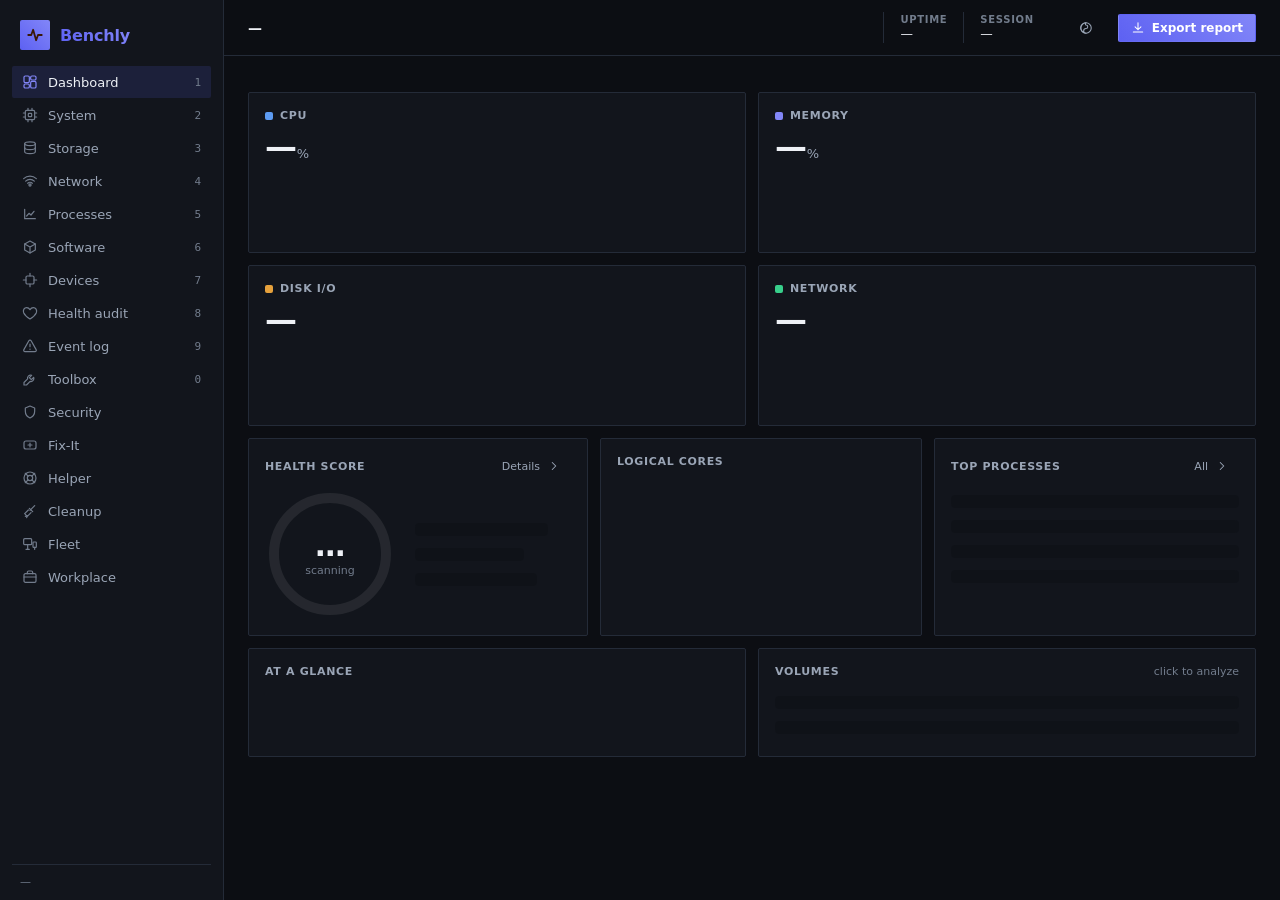
==== commit f63e49af: "v2.15.0: Precision design system (redesign Phase 1) First phase of the "simpler by being smarter" re" ====
--- a/ui/index.html
+++ b/ui/index.html
@@ -5,7 +5,9 @@
 <meta http-equiv="Content-Security-Policy" content="default-src 'self'; script-src 'self'; style-src 'self' 'unsafe-inline'; img-src 'self' data:; font-src 'self' data:; object-src 'none'; base-uri 'none'; form-action 'none'; frame-src 'none'">
 <title>Benchly</title>
 <link rel="stylesheet" href="css/app.css">
+<link rel="stylesheet" href="css/theme-graphite.css">
 <link rel="stylesheet" href="css/theme-frosted-glass.css">
+<link rel="stylesheet" href="css/theme-chevron.css">
 </head>
 <body>
 
@@ -55,6 +57,7 @@
       </div>
       <h1>Benchly</h1>
     </div>
+    <div class="brand-tag" style="display:none">it looks like you're trying to troubleshoot a pc, need some help?</div>
 
     <nav id="nav">
       <button class="nav-item active" data-page="dashboard">
@@ -318,10 +321,17 @@
             <button class="btn primary" id="btnAnalyze">Analyze</button>
           </div>
           <div class="crumbs mt" id="anCrumbs"></div>
+          <div class="tabs mt" id="anViewTabs" style="display:none">
+            <button class="tab active" data-anview="map">Map</button>
+            <button class="tab" data-anview="list">List</button>
+            <button class="tab" data-anview="types">File types</button>
+          </div>
+          <div id="anMap" class="an-map mt" style="display:none"></div>
           <div id="anResult" class="mt"></div>
-        </div>
-
-        <div class="card" style="margin-top:12px">
+          <div id="anTypes" class="mt" style="display:none"></div>
+        </div>
+
+        <div class="card admin-only" style="margin-top:12px">
           <h3>Advanced storage health <span class="right"><button class="btn small" id="btnStorageDeep">Check</button></span></h3>
           <p class="muted" style="font-size:12.5px; line-height:1.5; margin-bottom:8px">
             Beyond SMART: is TRIM running on the SSDs, any Storage Spaces pool health, the drives' reliability
@@ -761,7 +771,7 @@
               Create a system restore point before making changes — a one-click rollback if something goes wrong.
             </p>
             <div class="row">
-              <button class="btn primary" id="btnRpCreate"><svg class="ic"><use href="#i-shield"/></svg>Create restore point</button>
+              <button class="btn primary admin-only" id="btnRpCreate"><svg class="ic"><use href="#i-shield"/></svg>Create restore point</button>
               <button class="btn" id="btnRpOpen">Open System Restore</button>
             </div>
             <div id="rpList" class="mt"></div>
@@ -791,6 +801,18 @@
             Update-cache reset below.
           </p>
           <div id="wuBody"><div class="muted" style="font-size:12.5px">Press Check to read the update history and decode any failures.</div></div>
+        </div>
+
+        <div class="card" style="margin-bottom:12px">
+          <h3>Software updates <span class="muted" style="font-weight:400; font-size:12px">· no winget</span>
+            <span class="right"><button class="btn small" id="btnAppVerCheck" data-tip="Reads your installed apps and checks the common ones against their official source for a newer version. No winget, nothing installed — just a heads-up and a download link.">Check</button></span></h3>
+          <p class="muted" style="font-size:12.5px; line-height:1.5; margin-bottom:10px">
+            Reads what's installed locally and cross-references a curated list of common apps against their
+            <strong>official</strong> sources (the vendor's own version endpoint, or that project's GitHub
+            Releases) for a newer version — no winget, nothing installed. When one's behind, you get the
+            version gap and a link to the official download.
+          </p>
+          <div id="appVerBody"><div class="muted" style="font-size:12.5px">Press Check to compare your installed apps against their latest official releases.</div></div>
         </div>
 
         <div class="grid cols-2" style="margin-bottom:12px">
@@ -932,7 +954,7 @@
               Schedules the built-in Windows Memory Diagnostic — the machine reboots into the test
               (about 10 minutes) and logs the verdict on the way back up. Past results appear below.
             </p>
-            <button class="btn primary" id="btnMemDiag">Schedule memory test</button>
+            <button class="btn primary admin-only" id="btnMemDiag">Schedule memory test</button>
             <div id="memResults" class="mt"></div>
           </div>
           <div class="card">
@@ -1171,12 +1193,20 @@
         </div>
         <div class="tabs" id="wpTabs">
           <button class="tab active" data-wp="posture">Posture</button>
+          <button class="tab" data-wp="policies">Applied policies</button>
+          <button class="tab" data-wp="corp">Corporate IT</button>
           <button class="tab" data-wp="baseline">Managed baseline</button>
         </div>
         <div id="wpTabPosture">
           <div class="dom-grid" id="wpPosture">
             <div class="card"><div class="skel-block"><div class="skel"></div><div class="skel" style="width:70%"></div></div></div>
           </div>
+        </div>
+        <div id="wpTabPolicies" style="display:none">
+          <div id="wpPolicies"></div>
+        </div>
+        <div id="wpTabCorp" style="display:none">
+          <div id="wpCorp"></div>
         </div>
         <div id="wpTabBaseline" style="display:none">
           <div id="wpBaseline"><div class="card"><div class="skel-block"><div class="skel"></div><div class="skel" style="width:60%"></div></div></div></div>
@@ -1202,9 +1232,20 @@
 
 <div id="appearance-pop" hidden>
   <div class="pop-title">Appearance</div>
-  <div class="seg" id="themeSeg" style="width:100%; margin-bottom:4px">
-    <button data-theme-choice="graphite" style="flex:1; justify-content:center">Graphite</button>
-    <button data-theme-choice="frost" style="flex:1; justify-content:center">Frosted Glass</button>
+  <div class="seg" id="themeSeg" style="width:100%; margin-bottom:4px; flex-wrap:wrap; gap:2px">
+    <button data-theme-choice="precision" style="flex:1 1 46%; justify-content:center; min-width:72px">Precision</button>
+    <button data-theme-choice="graphite" style="flex:1 1 46%; justify-content:center; min-width:72px">Graphite</button>
+    <button data-theme-choice="frost" style="flex:1 1 46%; justify-content:center; min-width:72px">Frosted Glass</button>
+    <button data-theme-choice="chevron" style="flex:1 1 46%; justify-content:center; min-width:72px">Chevron</button>
+  </div>
+  <div id="accentPicker" style="display:none">
+    <div class="pop-label">Accent</div>
+    <div class="seg" id="accentSeg" style="width:100%; flex-wrap:wrap; gap:2px">
+      <button data-accent-choice="iris"  style="flex:1 1 46%; justify-content:center; min-width:64px"><span class="acc-dot" style="background:#5d61f2"></span>Iris</button>
+      <button data-accent-choice="coral" style="flex:1 1 46%; justify-content:center; min-width:64px"><span class="acc-dot" style="background:#ef8354"></span>Coral</button>
+      <button data-accent-choice="amber" style="flex:1 1 46%; justify-content:center; min-width:64px"><span class="acc-dot" style="background:#d99a3c"></span>Amber</button>
+      <button data-accent-choice="teal"  style="flex:1 1 46%; justify-content:center; min-width:64px"><span class="acc-dot" style="background:#2bb6a0"></span>Teal</button>
+    </div>
   </div>
   <div id="bgPicker" style="display:none">
     <div class="pop-label">Background</div>
--- a/ui/css/app.css
+++ b/ui/css/app.css
@@ -5,55 +5,83 @@
    ============================================================ */
 
 :root {
-  /* surfaces — flat, no gradients */
-  --canvas:  #0b0c0e;
-  --surface: #121317;
-  --raised:  #191b20;
-  --overlay: #1e2026;
-
-  /* hairlines — alpha-white so they sit on any surface */
-  --border-1: rgba(255, 255, 255, 0.06);
-  --border-2: rgba(255, 255, 255, 0.10);
-  --border-3: rgba(255, 255, 255, 0.18);
-
-  /* text tiers — text-3 lifted from #62666d to clear WCAG AA (≈4.5:1) on the card
-     surfaces it's used on (section headers, hints), where the old value was ~3.4:1 */
-  --text-1: #e8eaed;
-  --text-2: #9aa0a8;
-  --text-3: #868c96;
-
-  /* Benchly brand — warm sunset gradient on brand moments, solid accent for UI */
-  --brand-grad: linear-gradient(45deg, #e9c46a 0%, #f4a261 50%, #e76f51 100%);
-  --accent: #ef8354;
-  --accent-text: #f6a47f;
-  --accent-bg: rgba(239, 131, 84, 0.14);
-  --on-accent: #3a1808;
+  /* ============================================================
+     Precision — the default design language (v2.15).
+     Editorial / instrument: hairline rules, squared corners, a cool
+     blue-grey neutral ramp, and ONE user-selectable accent (see the
+     [data-accent] blocks below). Colour is reserved for meaning.
+     Graphite / Frost / Chevron override these via html[data-theme].
+     ============================================================ */
+  /* surfaces — flat, cool ink */
+  --canvas:  #0c0e13;
+  --surface: #12151c;
+  --raised:  #0f1218;
+  --overlay: #161a22;
+
+  /* hairlines — solid steel; the structural grammar of the whole UI */
+  --border-1: #242b38;
+  --border-2: #333b4a;
+  --border-3: #3d4658;
+
+  /* text tiers — cool ramp; text-3 kept AA-safe (~4.5:1) for body-size use */
+  --text-1: #eef1f6;
+  --text-2: #9aa5b6;
+  --text-3: #727c8c;
+
+  /* accent — IRIS by default; the picker swaps it via [data-accent] */
+  --brand-grad: linear-gradient(45deg, #5d61f2 0%, #8286f8 100%);
+  --accent: #5d61f2;
+  --accent-text: #8286f8;
+  --accent-bg: rgba(93, 97, 242, 0.14);
+  --on-accent: #ffffff;
 
   /* status — desaturated, dark-tuned */
-  --ok:   #4ade80;  --ok-bg:   rgba(74, 222, 128, 0.10);
-  --warn: #e8b339;  --warn-bg: rgba(232, 179, 57, 0.10);
-  --crit: #f0564f;  --crit-bg: rgba(240, 86, 79, 0.10);
-  --crit-solid: #c93f38;  --crit-solid-hover: #d8473f;  /* solid danger button */
-  --info: #56a8ff;  --info-bg: rgba(86, 168, 255, 0.10);
-  --unk:  #8b919a;  --unk-bg:  rgba(139, 145, 154, 0.10);
+  --ok:   #38cf8b;  --ok-bg:   rgba(56, 207, 139, 0.12);
+  --warn: #e6a13c;  --warn-bg: rgba(230, 161, 60, 0.12);
+  --crit: #f2555a;  --crit-bg: rgba(242, 85, 90, 0.12);
+  --crit-solid: #cf3f44;  --crit-solid-hover: #e0484d;  /* solid danger button */
+  --info: #5d9bf2;  --info-bg: rgba(93, 155, 242, 0.12);
+  --unk:  #7c8798;  --unk-bg:  rgba(124, 135, 152, 0.12);
 
   /* chart series */
-  --cpu: #56a8ff;
-  --ram: #a78bfa;
-  --dsk: #e8b339;
-  --net: #45c4b0;
-
-  --r1: 6px;       /* controls, chips, inputs */
-  --r2: 10px;      /* cards, panels, modals */
-  --r-pill: 999px; /* fully-rounded pills, toggles */
-
-  --shadow-overlay: 0 8px 24px rgba(0, 0, 0, 0.45), inset 0 1px 0 rgba(255, 255, 255, 0.04);
-
-  /* dual-typeface rhythm: condensed display vs rounded body (typeui) */
+  --cpu: #5d9bf2;
+  --ram: #8286f8;
+  --dsk: #e6a13c;
+  --net: #38cf8b;
+
+  --r1: 2px;       /* squared — controls, chips, inputs */
+  --r2: 2px;       /* squared — cards, panels, modals */
+  --r-pill: 999px; /* real pills / toggles only */
+
+  /* overlays get a hairline ring, not a blur */
+  --shadow-overlay: 0 0 0 1px var(--border-2);
+
+  /* structural aliases — let Precision component CSS read like an instrument
+     panel while every legacy token name keeps working unchanged */
+  --panel:   var(--surface);
+  --panel-2: var(--raised);
+  --rule:    var(--border-1);
+  --rule-2:  var(--border-2);
+  --tick:    var(--text-3);
+
   --font: "Segoe UI Variable Text", "Segoe UI", system-ui, sans-serif;
   --font-display: "Bahnschrift", "Segoe UI Variable Display", "Segoe UI", system-ui, sans-serif;
   --mono: "Cascadia Mono", Consolas, monospace;
 }
+
+/* ===== user-selectable accent (Precision only; theme files set their own,
+   and — loaded after this file — win under graphite/frost/chevron) ===== */
+html[data-accent="coral"] { --accent:#ef8354; --accent-text:#f6a47f; --accent-bg:rgba(239,131,84,.14); --on-accent:#2a1206; --brand-grad:linear-gradient(45deg,#f0a35f,#ef8354); }
+html[data-accent="amber"] { --accent:#d99a3c; --accent-text:#e8b25a; --accent-bg:rgba(217,154,60,.15); --on-accent:#241704; --brand-grad:linear-gradient(45deg,#e8b25a,#d99a3c); }
+html[data-accent="teal"]  { --accent:#2bb6a0; --accent-text:#4fd0bb; --accent-bg:rgba(43,182,160,.15); --on-accent:#04201b; --brand-grad:linear-gradient(45deg,#3fcbb4,#2bb6a0); }
+
+/* Precision flattening (base only): content cards don't float on hover, and the
+   update bar drops its brand glow. Graphite/Frost/Chevron keep their own look. */
+:root:not([data-theme]) .card.lift:hover { box-shadow: 0 0 0 1px var(--border-3); transform: none; }
+:root:not([data-theme]) .upd-fill { box-shadow: none; }
+
+/* accent-picker swatch dot */
+.acc-dot { display: inline-block; width: 9px; height: 9px; border-radius: 2px; margin-right: 6px; vertical-align: -1px; }
 
 * { box-sizing: border-box; margin: 0; padding: 0; }
 
@@ -80,6 +108,23 @@
 ::-webkit-scrollbar-thumb:hover { background: rgba(255, 255, 255, 0.22); border: 3px solid transparent; background-clip: content-box; }
 
 :focus-visible { outline: 2px solid var(--accent); outline-offset: 2px; }
+
+/* Hardening: anything that needs elevation is tagged .admin-only and stays hidden
+   until the app is running elevated (body.elevated). Set in boot() from app_info. */
+body:not(.elevated) .admin-only { display: none !important; }
+
+/* ============ tooltip — one styled floating tip for any [data-tip] ============ */
+#tooltip {
+  position: fixed; z-index: 9999; pointer-events: none;
+  max-width: 250px; padding: 6px 9px;
+  background: var(--overlay); color: var(--text-1);
+  border: 1px solid var(--border-2); border-radius: var(--r1);
+  box-shadow: var(--shadow-overlay);
+  font-size: 11.5px; line-height: 1.4;
+  opacity: 0; transform: translateY(2px);
+  transition: opacity 110ms ease-out, transform 110ms ease-out;
+}
+#tooltip.show { opacity: 1; transform: none; }
 
 /* inline svg icons */
 .ic { width: 16px; height: 16px; flex: none; stroke: currentColor; fill: none;
@@ -678,6 +723,36 @@
 .diff-row .d-name { color: var(--text-1); user-select: text; }
 .diff-row .d-val { color: var(--text-3); user-select: text; overflow: hidden; text-overflow: ellipsis; white-space: nowrap; }
 
+/* ============ space-analyzer treemap (WinDirStat-style) ============ */
+.an-map {
+  position: relative; width: 100%; height: 380px;
+  border: 1px solid var(--border-1); border-radius: var(--r1);
+  background: var(--surface); overflow: hidden;
+}
+.an-tile {
+  position: absolute; box-sizing: border-box;
+  border: 1px solid rgba(0, 0, 0, 0.4);
+  padding: 3px 5px; overflow: hidden;
+  display: flex; flex-direction: column; gap: 1px;
+  /* a dark scrim at the top keeps the white label legible on any tile colour */
+  background-image: linear-gradient(180deg, rgba(0, 0, 0, 0.42), rgba(0, 0, 0, 0.06) 40%, rgba(0, 0, 0, 0));
+  transition: filter 100ms ease-out;
+}
+.an-tile.dir { cursor: pointer; }
+.an-tile:hover { filter: brightness(1.18) saturate(1.08); z-index: 3; }
+.an-tile .tl {
+  font-size: 10.5px; line-height: 1.2; font-weight: 600; color: #fff;
+  white-space: nowrap; overflow: hidden; text-overflow: ellipsis;
+  text-shadow: 0 1px 2px rgba(0, 0, 0, 0.85);
+}
+.an-tile .ts { font-size: 9.5px; color: rgba(255, 255, 255, 0.95); text-shadow: 0 1px 2px rgba(0, 0, 0, 0.85); }
+.an-legend { display: flex; flex-wrap: wrap; gap: 4px 14px; margin-top: 8px; }
+.an-legend span { display: inline-flex; align-items: center; gap: 5px; font-size: 11px; color: var(--text-2); }
+.an-legend i { width: 10px; height: 10px; border-radius: 2px; flex: none; }
+.type-row { display: flex; align-items: center; gap: 10px; padding: 4px 0; }
+.type-row .ext { width: 72px; flex: none; font-size: 12px; }
+.type-row .meta { width: 130px; flex: none; text-align: right; font-size: 11px; color: var(--text-2); }
+
 /* ============ accessibility: honour the OS "reduce motion" setting ============ */
 /* Maps to Windows 10/11 Settings → Accessibility → Visual effects → Animation effects.
    Live telemetry sparklines are functional and keep updating; this drops the decorative
--- a/ui/css/theme-graphite.css
+++ b/ui/css/theme-graphite.css
@@ -0,0 +1,62 @@
+/* ============================================================
+   Benchly — Graphite appearance (the original flat dark theme).
+   Preserved verbatim as an explicit opt-out now that Precision is
+   the default. Selecting "Graphite" in the Appearance menu restores
+   this pixel-for-pixel. Loaded AFTER app.css so these win over the
+   Precision :root, and after this file frost/chevron win over it.
+   ============================================================ */
+
+html[data-theme="graphite"] {
+  /* surfaces — flat, no gradients */
+  --canvas:  #0b0c0e;
+  --surface: #121317;
+  --raised:  #191b20;
+  --overlay: #1e2026;
+
+  /* hairlines — alpha-white so they sit on any surface */
+  --border-1: rgba(255, 255, 255, 0.06);
+  --border-2: rgba(255, 255, 255, 0.10);
+  --border-3: rgba(255, 255, 255, 0.18);
+
+  --text-1: #e8eaed;
+  --text-2: #9aa0a8;
+  --text-3: #868c96;
+
+  /* Benchly brand — warm sunset gradient on brand moments, solid accent for UI */
+  --brand-grad: linear-gradient(45deg, #e9c46a 0%, #f4a261 50%, #e76f51 100%);
+  --accent: #ef8354;
+  --accent-text: #f6a47f;
+  --accent-bg: rgba(239, 131, 84, 0.14);
+  --on-accent: #3a1808;
+
+  /* status — desaturated, dark-tuned */
+  --ok:   #4ade80;  --ok-bg:   rgba(74, 222, 128, 0.10);
+  --warn: #e8b339;  --warn-bg: rgba(232, 179, 57, 0.10);
+  --crit: #f0564f;  --crit-bg: rgba(240, 86, 79, 0.10);
+  --crit-solid: #c93f38;  --crit-solid-hover: #d8473f;
+  --info: #56a8ff;  --info-bg: rgba(86, 168, 255, 0.10);
+  --unk:  #8b919a;  --unk-bg:  rgba(139, 145, 154, 0.10);
+
+  /* chart series */
+  --cpu: #56a8ff;
+  --ram: #a78bfa;
+  --dsk: #e8b339;
+  --net: #45c4b0;
+
+  --r1: 6px;
+  --r2: 10px;
+  --r-pill: 999px;
+
+  --shadow-overlay: 0 8px 24px rgba(0, 0, 0, 0.45), inset 0 1px 0 rgba(255, 255, 255, 0.04);
+
+  /* structural aliases (mirror Precision so any new component CSS is theme-safe) */
+  --panel:   var(--surface);
+  --panel-2: var(--raised);
+  --rule:    var(--border-1);
+  --rule-2:  var(--border-2);
+  --tick:    var(--text-3);
+
+  --font: "Segoe UI Variable Text", "Segoe UI", system-ui, sans-serif;
+  --font-display: "Bahnschrift", "Segoe UI Variable Display", "Segoe UI", system-ui, sans-serif;
+  --mono: "Cascadia Mono", Consolas, monospace;
+}
--- a/ui/css/theme-frosted-glass.css
+++ b/ui/css/theme-frosted-glass.css
@@ -12,11 +12,12 @@
   --ic-bg3: #29184f;
   --ic-glow: 140, 90, 240;   /* rgb of the corner light, tracks bg1 */
 
-  /* glass surfaces — heavily translucent so the gradient reads through */
-  --canvas:  #2a1a5e;
-  --surface: rgba(255, 255, 255, 0.04);
-  --raised:  rgba(255, 255, 255, 0.09);
-  --overlay: rgba(46, 30, 86, 0.78);
+  /* smoked-glass surfaces — translucent DARK tint so the bright gradient reads as
+     ambient glow behind/around panels, but text always has a dark backing (contrast) */
+  --canvas:  #1c1142;
+  --surface: rgba(24, 15, 50, 0.74);
+  --raised:  rgba(40, 26, 78, 0.70);
+  --overlay: rgba(16, 9, 34, 0.93);
 
   --border-1: rgba(255, 255, 255, 0.10);
   --border-2: rgba(255, 255, 255, 0.18);
@@ -56,8 +57,8 @@
 /* the signature frosted wash with soft diagonal light — colours are live vars */
 html[data-theme="frost"] body {
   background:
-    radial-gradient(1200px 820px at 82% -12%, rgba(var(--ic-glow), 0.45), transparent 60%),
-    radial-gradient(1000px 720px at -12% 112%, rgba(var(--ic-glow), 0.28), transparent 55%),
+    radial-gradient(1200px 820px at 82% -12%, rgba(var(--ic-glow), 0.30), transparent 60%),
+    radial-gradient(1000px 720px at -12% 112%, rgba(var(--ic-glow), 0.18), transparent 55%),
     linear-gradient(135deg, var(--ic-bg1) 0%, var(--ic-bg2) 48%, var(--ic-bg3) 100%);
   background-attachment: fixed;
 }
@@ -82,13 +83,13 @@
 html[data-theme="frost"] .vital,
 html[data-theme="frost"] .btn,
 html[data-theme="frost"] .console {
-  -webkit-backdrop-filter: blur(42px) saturate(180%);
-  backdrop-filter: blur(42px) saturate(180%);
+  -webkit-backdrop-filter: blur(40px) saturate(120%);
+  backdrop-filter: blur(40px) saturate(120%);
 }
 
 /* ---- sidebar: translucent rail, rounded selection ---- */
 html[data-theme="frost"] #sidebar {
-  background: rgba(255, 255, 255, 0.05);
+  background: rgba(20, 12, 42, 0.76);
   border-right: 1px solid rgba(255, 255, 255, 0.08);
 }
 html[data-theme="frost"] .brand .logo {
@@ -130,14 +131,14 @@
 
 /* ---- topbar: float over the gradient ---- */
 html[data-theme="frost"] #topbar {
-  background: transparent;
+  background: rgba(18, 10, 38, 0.64);
   border-bottom: 1px solid rgba(255, 255, 255, 0.08);
 }
 html[data-theme="frost"] .meta-item { border-left-color: rgba(255, 255, 255, 0.12); }
 
 /* ---- cards: frosted glass with a top sheen and soft depth ---- */
 html[data-theme="frost"] .card {
-  background: linear-gradient(160deg, rgba(255, 255, 255, 0.085), rgba(255, 255, 255, 0.025) 40%);
+  background: linear-gradient(160deg, rgba(42, 27, 78, 0.76), rgba(20, 13, 44, 0.72) 60%);
   border: 1px solid rgba(255, 255, 255, 0.14);
   box-shadow: 0 12px 40px rgba(12, 5, 40, 0.34),
               inset 0 1px 0 rgba(255, 255, 255, 0.18),
@@ -173,7 +174,7 @@
 html[data-theme="frost"] .input:focus { border-color: var(--accent); background: rgba(255, 255, 255, 0.12); }
 
 /* ---- tables: translucent, rounded ---- */
-html[data-theme="frost"] .table-wrap { background: rgba(255, 255, 255, 0.03); }
+html[data-theme="frost"] .table-wrap { background: rgba(18, 10, 38, 0.62); }
 html[data-theme="frost"] thead th { background: rgba(46, 30, 86, 0.7); color: var(--text-2); }
 html[data-theme="frost"] tbody tr:hover { background: rgba(255, 255, 255, 0.06); }
 
@@ -198,7 +199,7 @@
 html[data-theme="frost"] .ring .track { stroke: rgba(255, 255, 255, 0.14); }
 
 /* ---- tool cards ---- */
-html[data-theme="frost"] .tool-card { background: rgba(255, 255, 255, 0.05); border-color: rgba(255, 255, 255, 0.1); }
+html[data-theme="frost"] .tool-card { background: rgba(40, 26, 78, 0.62); border-color: rgba(255, 255, 255, 0.1); }
 
 /* ---- modal veil a touch warmer ---- */
 html[data-theme="frost"] #modal-veil, html[data-theme="frost"] #palette-veil { background: rgba(20, 10, 45, 0.5); }
--- a/ui/css/theme-chevron.css
+++ b/ui/css/theme-chevron.css
@@ -0,0 +1,78 @@
+/* ============================================================
+   Benchly — Chevron appearance
+   Warm amber-orange on a warm-dark steel, squared corners, and a
+   chevron hazard band across the title bar. Active only when
+   <html data-theme="chevron">. Token overrides + light tweaks; no logic.
+   ============================================================ */
+
+html[data-theme="chevron"] {
+  /* warm-dark surfaces */
+  --canvas:  #100d0b;
+  --surface: #1a1613;
+  --raised:  #221c17;
+  --overlay: #241d16;
+
+  /* warm hairlines */
+  --border-1: rgba(255, 200, 150, 0.08);
+  --border-2: rgba(255, 200, 150, 0.14);
+  --border-3: rgba(255, 200, 150, 0.24);
+
+  /* warm text tiers (text-3 clears WCAG AA on the card surfaces) */
+  --text-1: #f0ebe5;
+  --text-2: #b3a89c;
+  --text-3: #938778;
+
+  /* the colleague's amber-orange, with a warm sunset brand gradient */
+  --brand-grad: linear-gradient(45deg, #f0a868 0%, #e8893a 55%, #d3672a 100%);
+  --accent: #e8893a;
+  --accent-text: #f2a866;
+  --accent-bg: rgba(232, 137, 58, 0.15);
+  --on-accent: #2a1505;
+
+  /* squared corners — the industrial side of the look */
+  --r1: 3px;
+  --r2: 5px;
+}
+
+/* keep controls squared even where they pin a radius */
+html[data-theme="chevron"] .btn,
+html[data-theme="chevron"] .input,
+html[data-theme="chevron"] select.input,
+html[data-theme="chevron"] .seg,
+html[data-theme="chevron"] .seg button { border-radius: var(--r1); }
+
+/* this colleague despises capitals — render everything lower-case (visual only;
+   copied values keep their real case). !important beats per-element transforms. */
+html[data-theme="chevron"] body,
+html[data-theme="chevron"] body * { text-transform: lowercase !important; }
+
+/* tracked wordmark (lower-case via the rule above) */
+html[data-theme="chevron"] .brand h1 { letter-spacing: 0.04em; font-weight: 600; }
+
+/* a real double-chevron glyph in the logo tile (replaces the base mark) */
+html[data-theme="chevron"] .brand .logo {
+  border-radius: var(--r1);
+  border: 1px solid rgba(232, 137, 58, 0.55);
+  background: #211c17 url("data:image/svg+xml;utf8,<svg xmlns='http://www.w3.org/2000/svg' viewBox='0 0 24 24'><path d='M5 5 L12 12 L5 19 M12 5 L19 12 L12 19' fill='none' stroke='%23e8893a' stroke-width='2.6' stroke-linecap='round' stroke-linejoin='round'/></svg>") center / 17px 17px no-repeat;
+}
+html[data-theme="chevron"] .brand .logo svg { display: none; }
+
+/* the Clippy-style tagline under the wordmark (Chevron only) */
+html[data-theme="chevron"] .brand-tag {
+  display: block !important;
+  margin: -6px 12px 14px; padding: 7px 9px;
+  font-size: 11px; line-height: 1.45; font-style: italic;
+  color: var(--accent-text); background: var(--accent-bg);
+  border-left: 2px solid var(--accent); border-radius: var(--r1);
+}
+
+/* the signature: a chevron hazard band across the very top of the title bar */
+html[data-theme="chevron"] #topbar { position: relative; }
+html[data-theme="chevron"] #topbar::before {
+  content: ""; position: absolute; top: 0; left: 0; right: 0; height: 6px; pointer-events: none;
+  background-repeat: repeat-x; background-size: 22px 6px;
+  background-image: url("data:image/svg+xml;utf8,<svg xmlns='http://www.w3.org/2000/svg' width='22' height='6'><polygon points='0,0 11,0 17,3 11,6 0,6 6,3' fill='%23e8893a'/></svg>");
+}
+
+/* active nav reads in amber */
+html[data-theme="chevron"] .nav-item.active { background: var(--accent-bg); }
